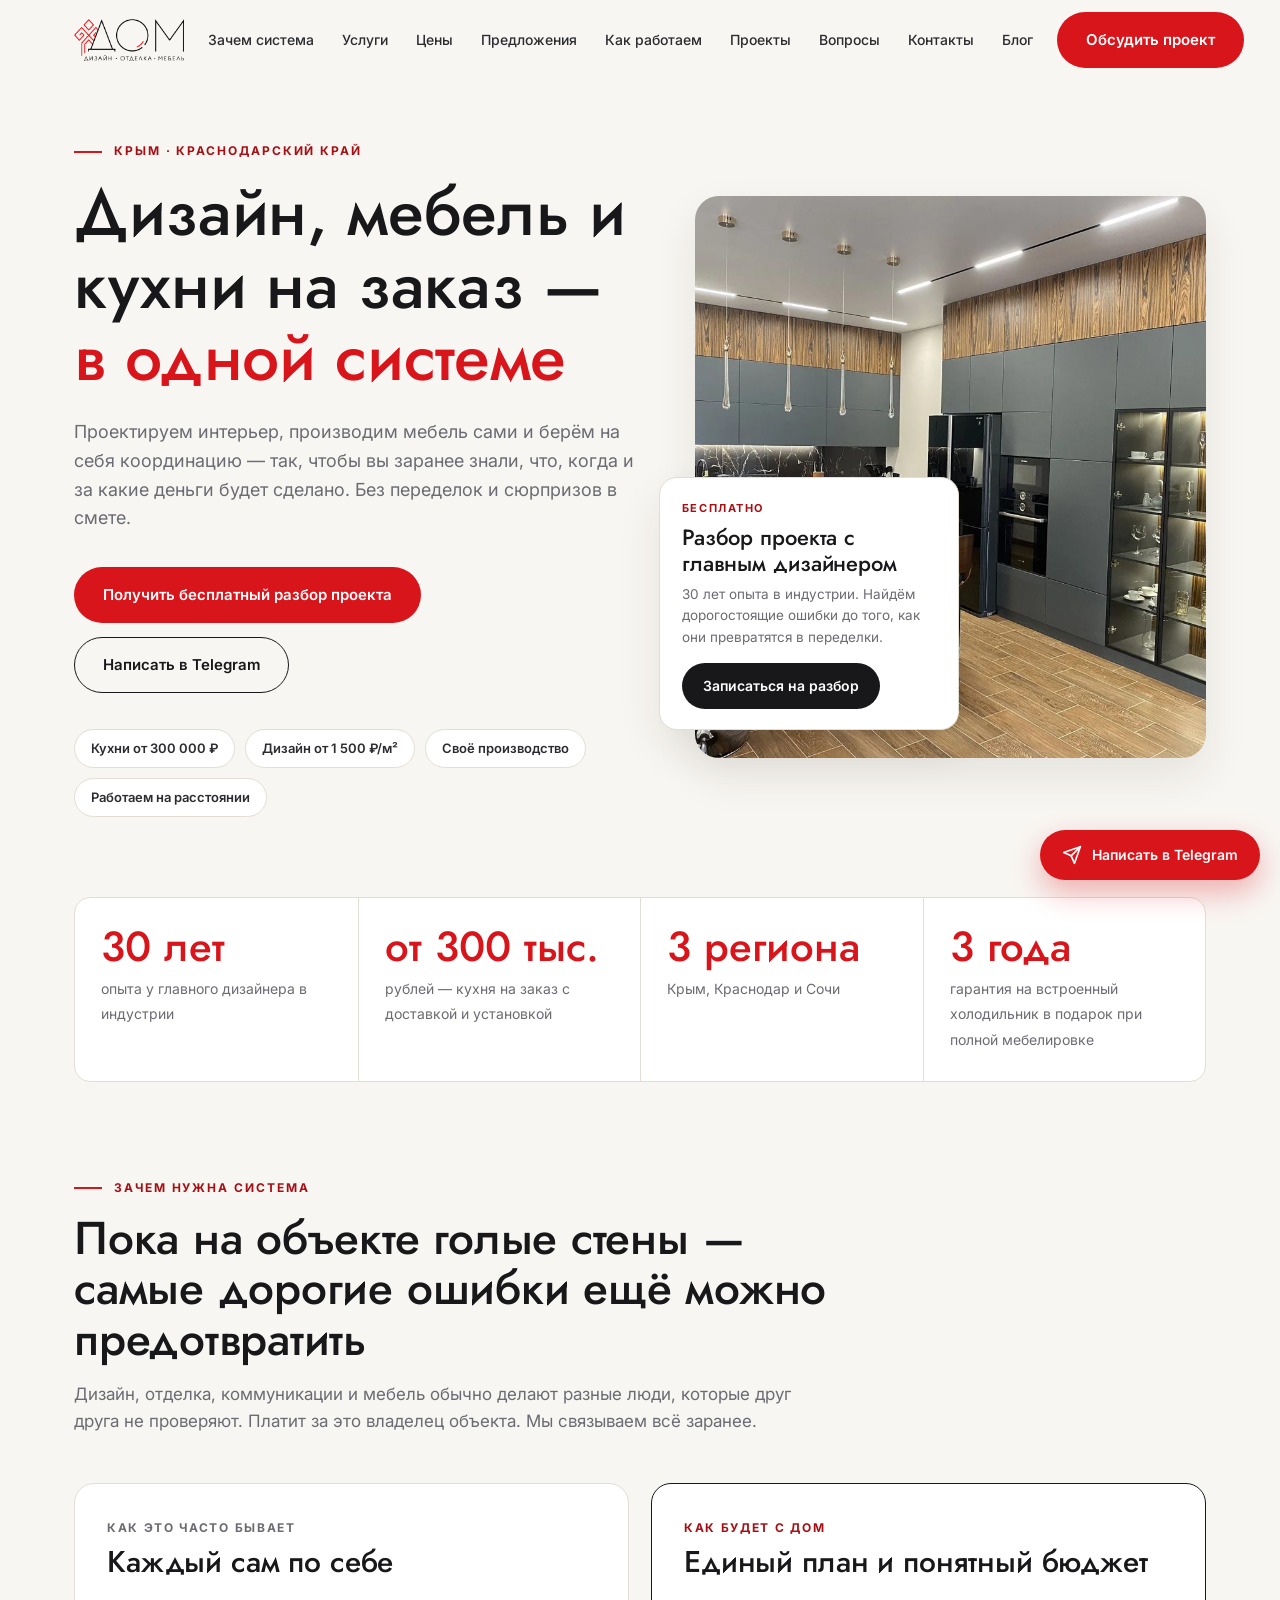
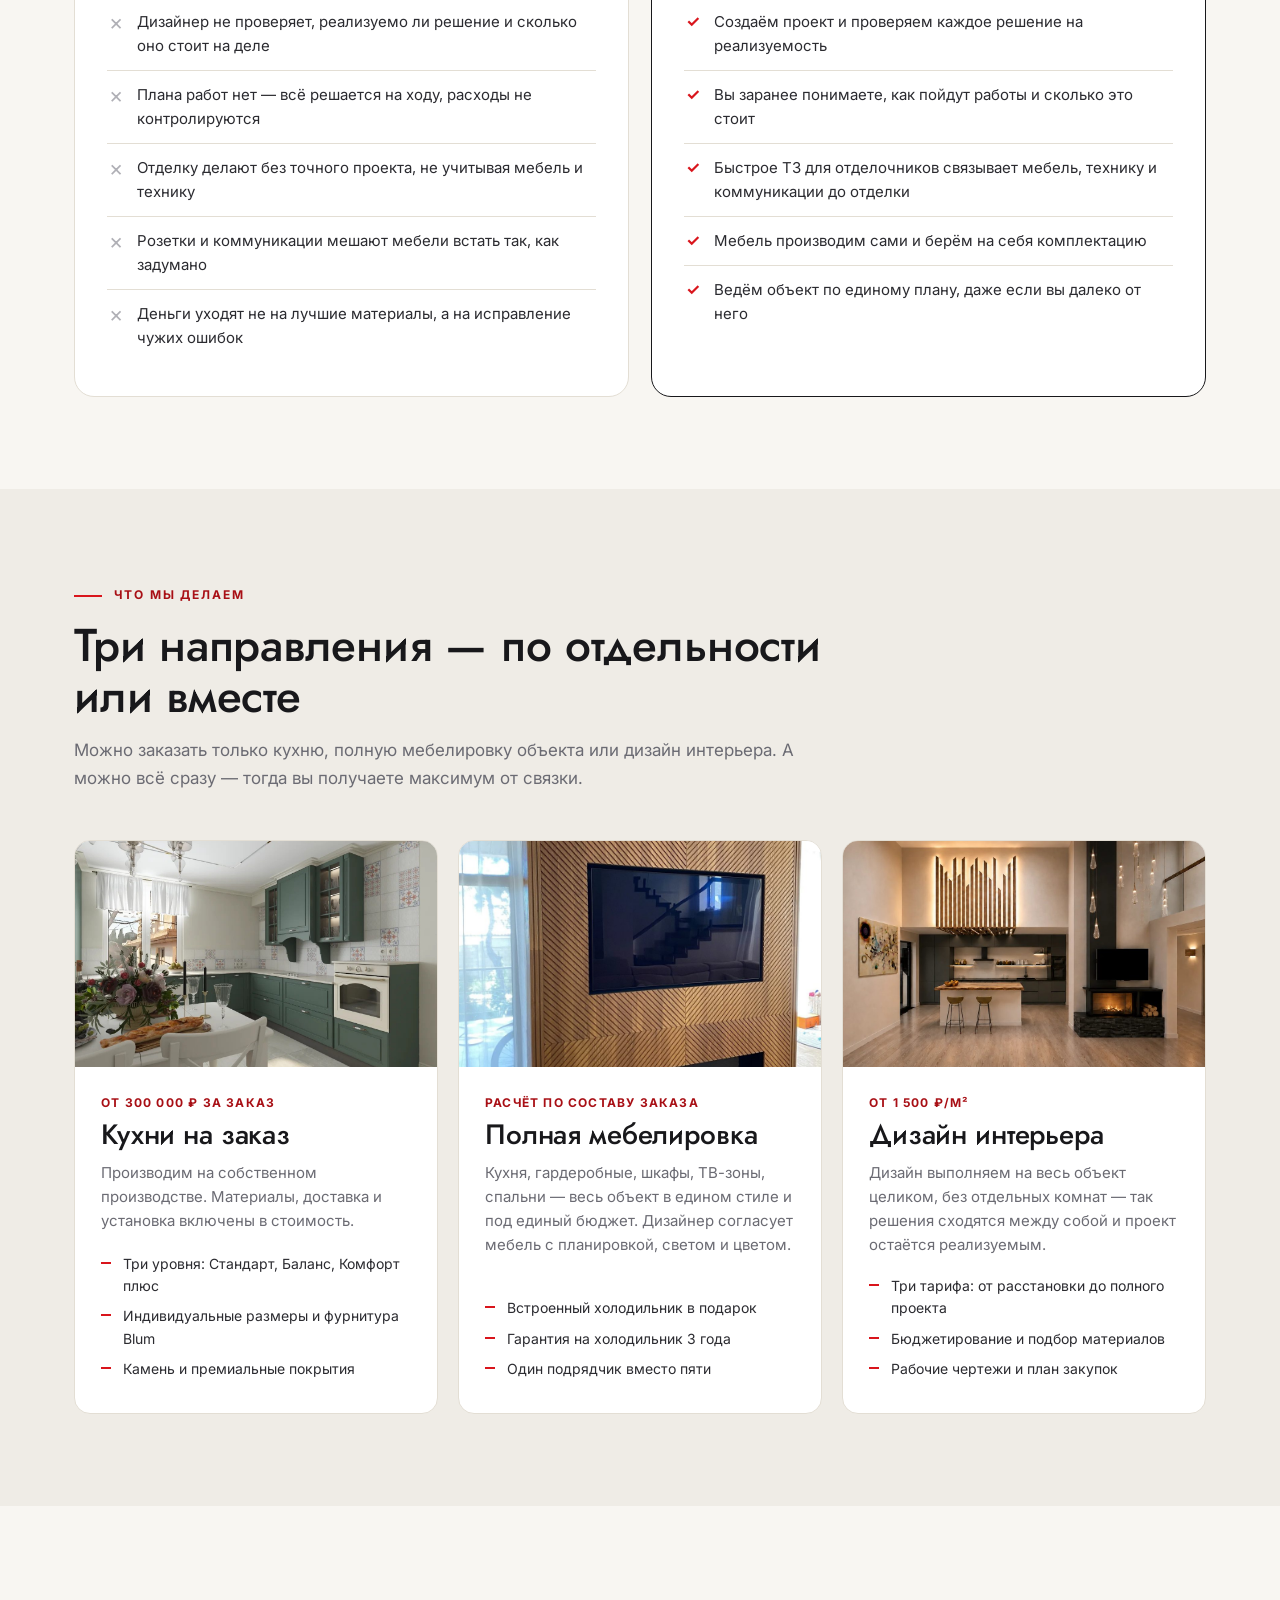
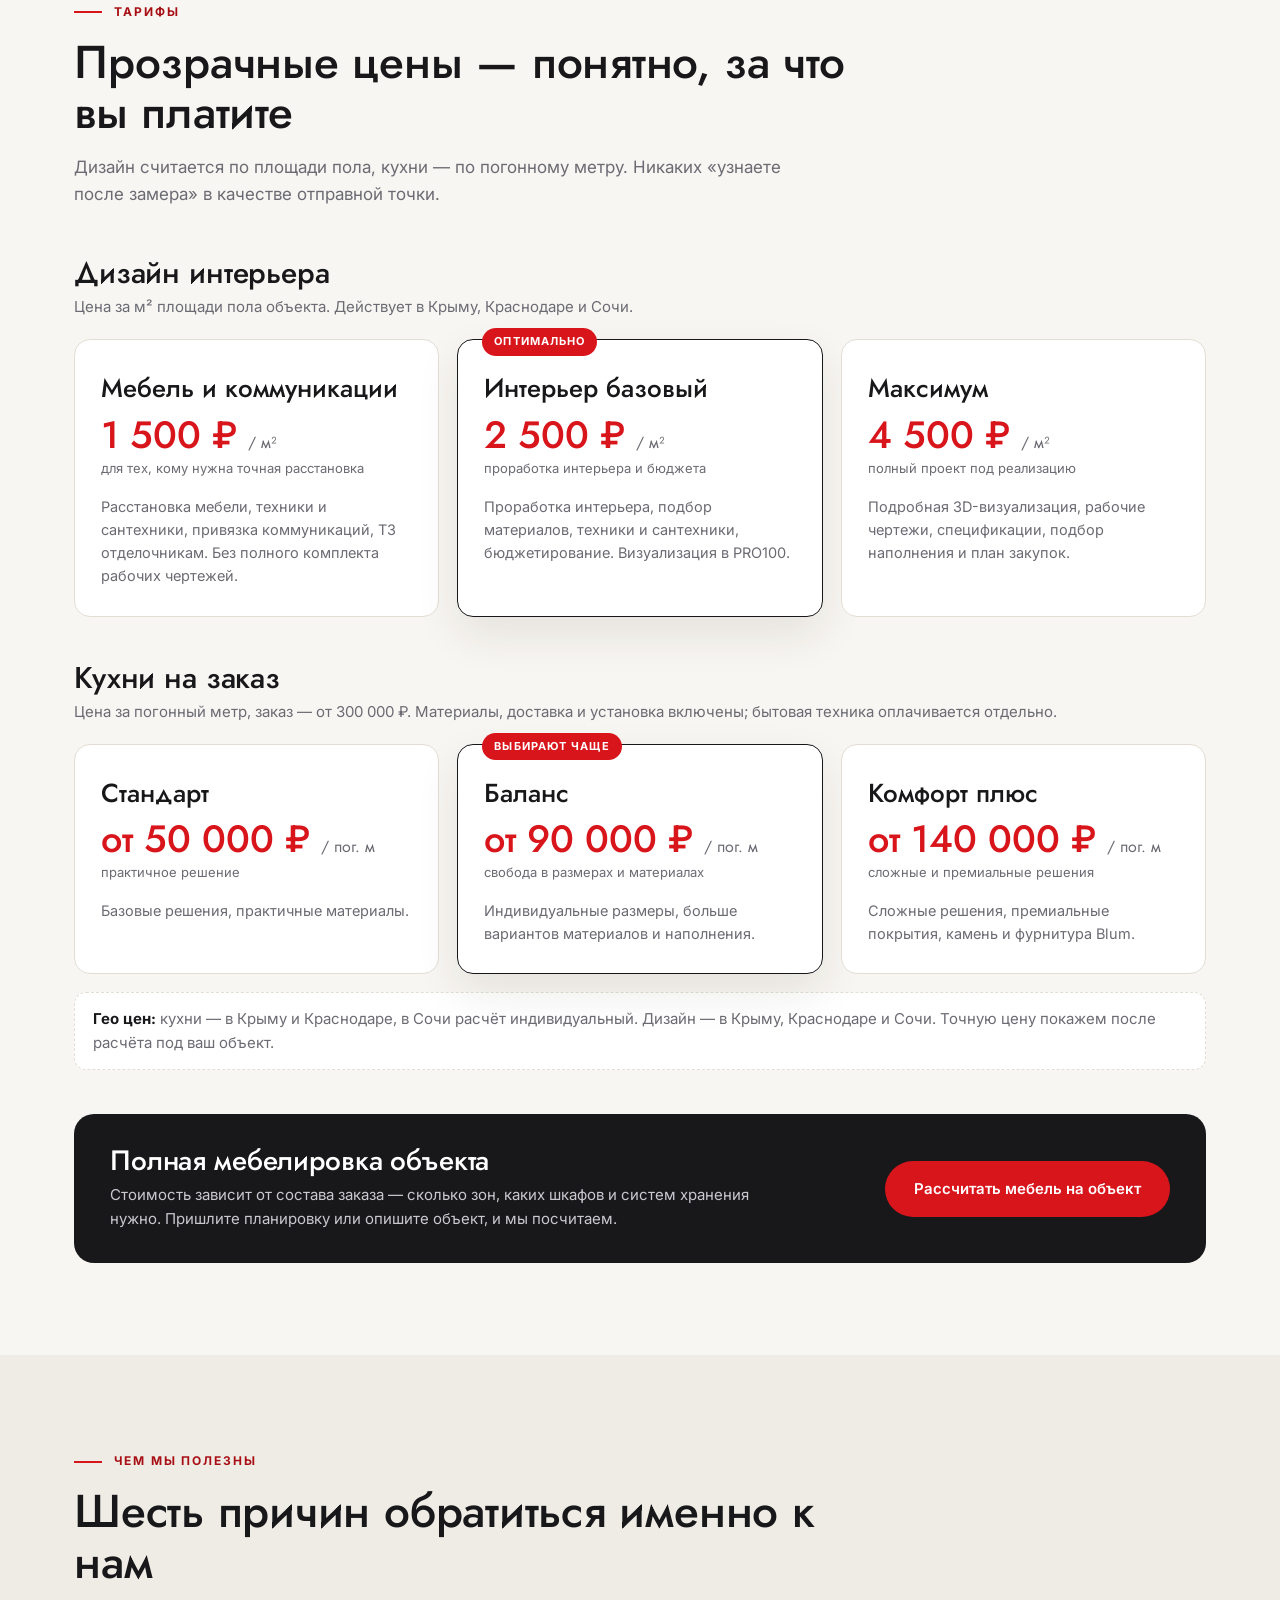
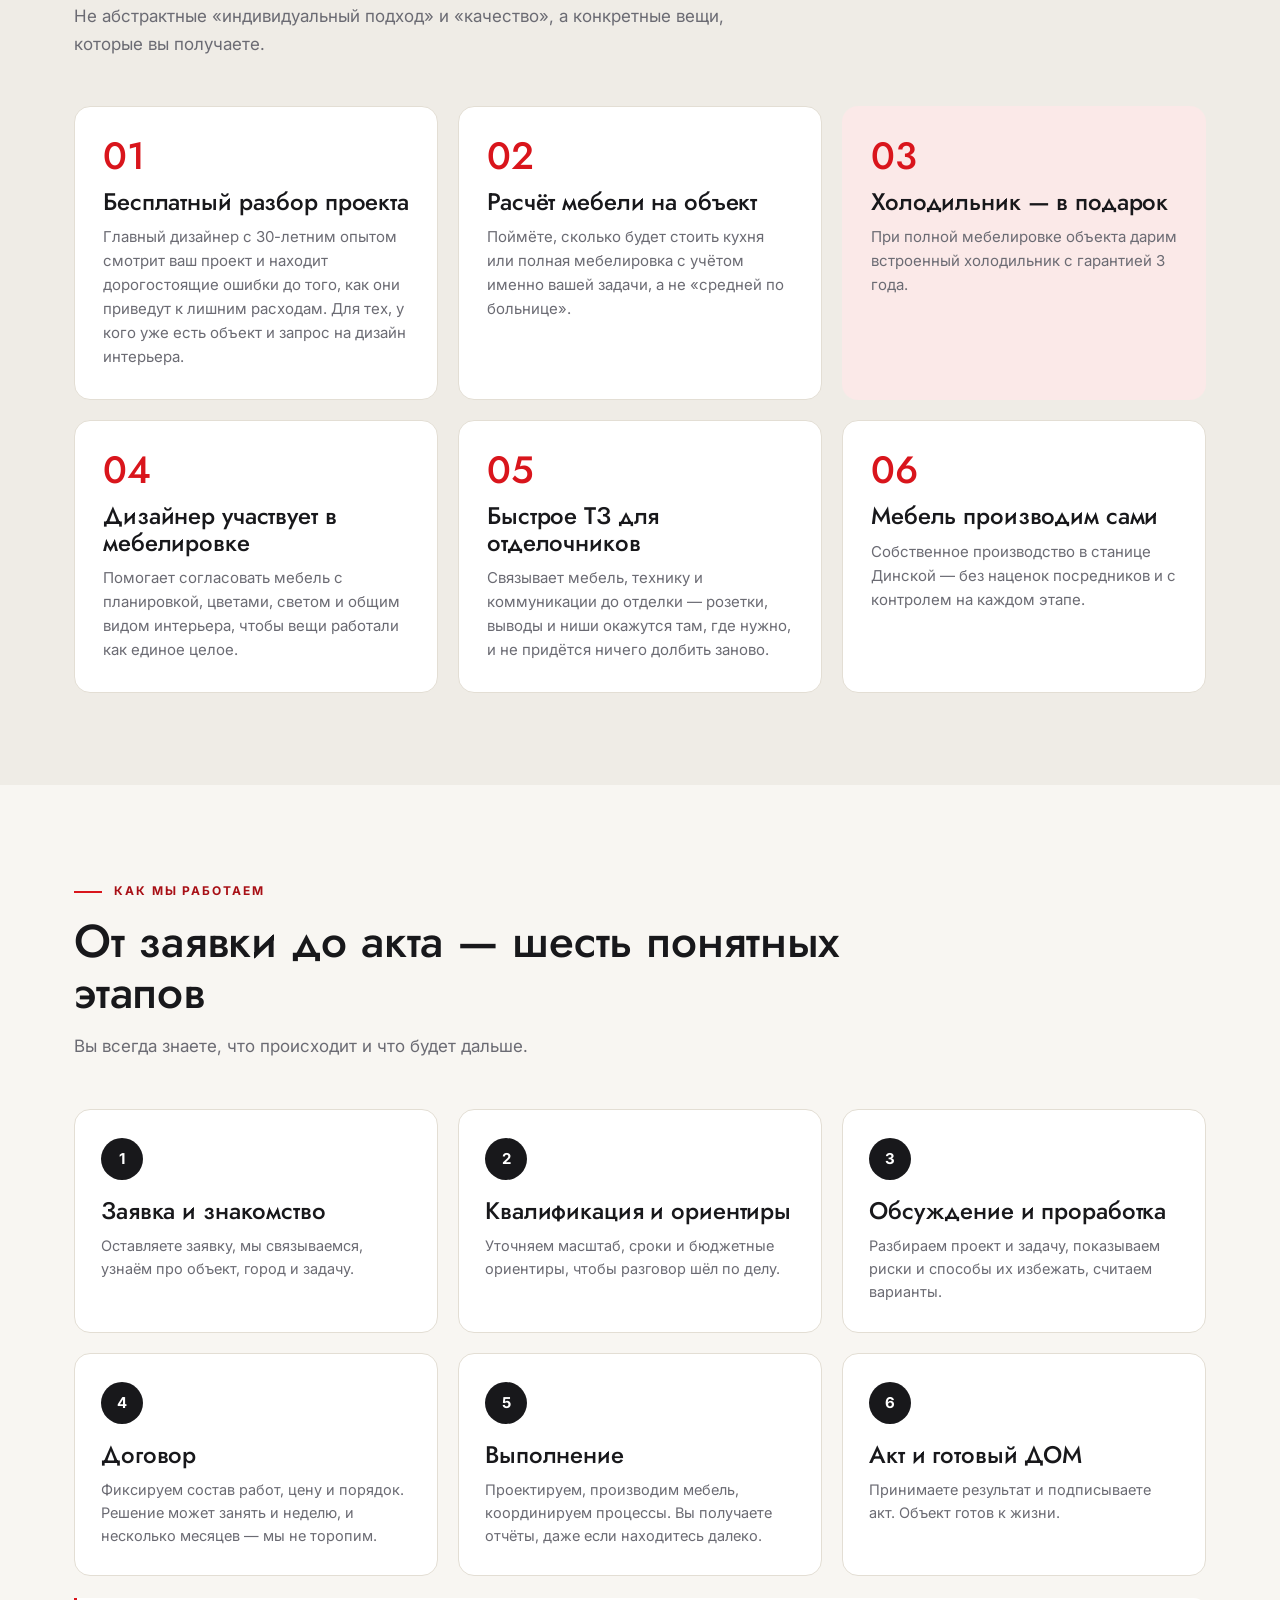
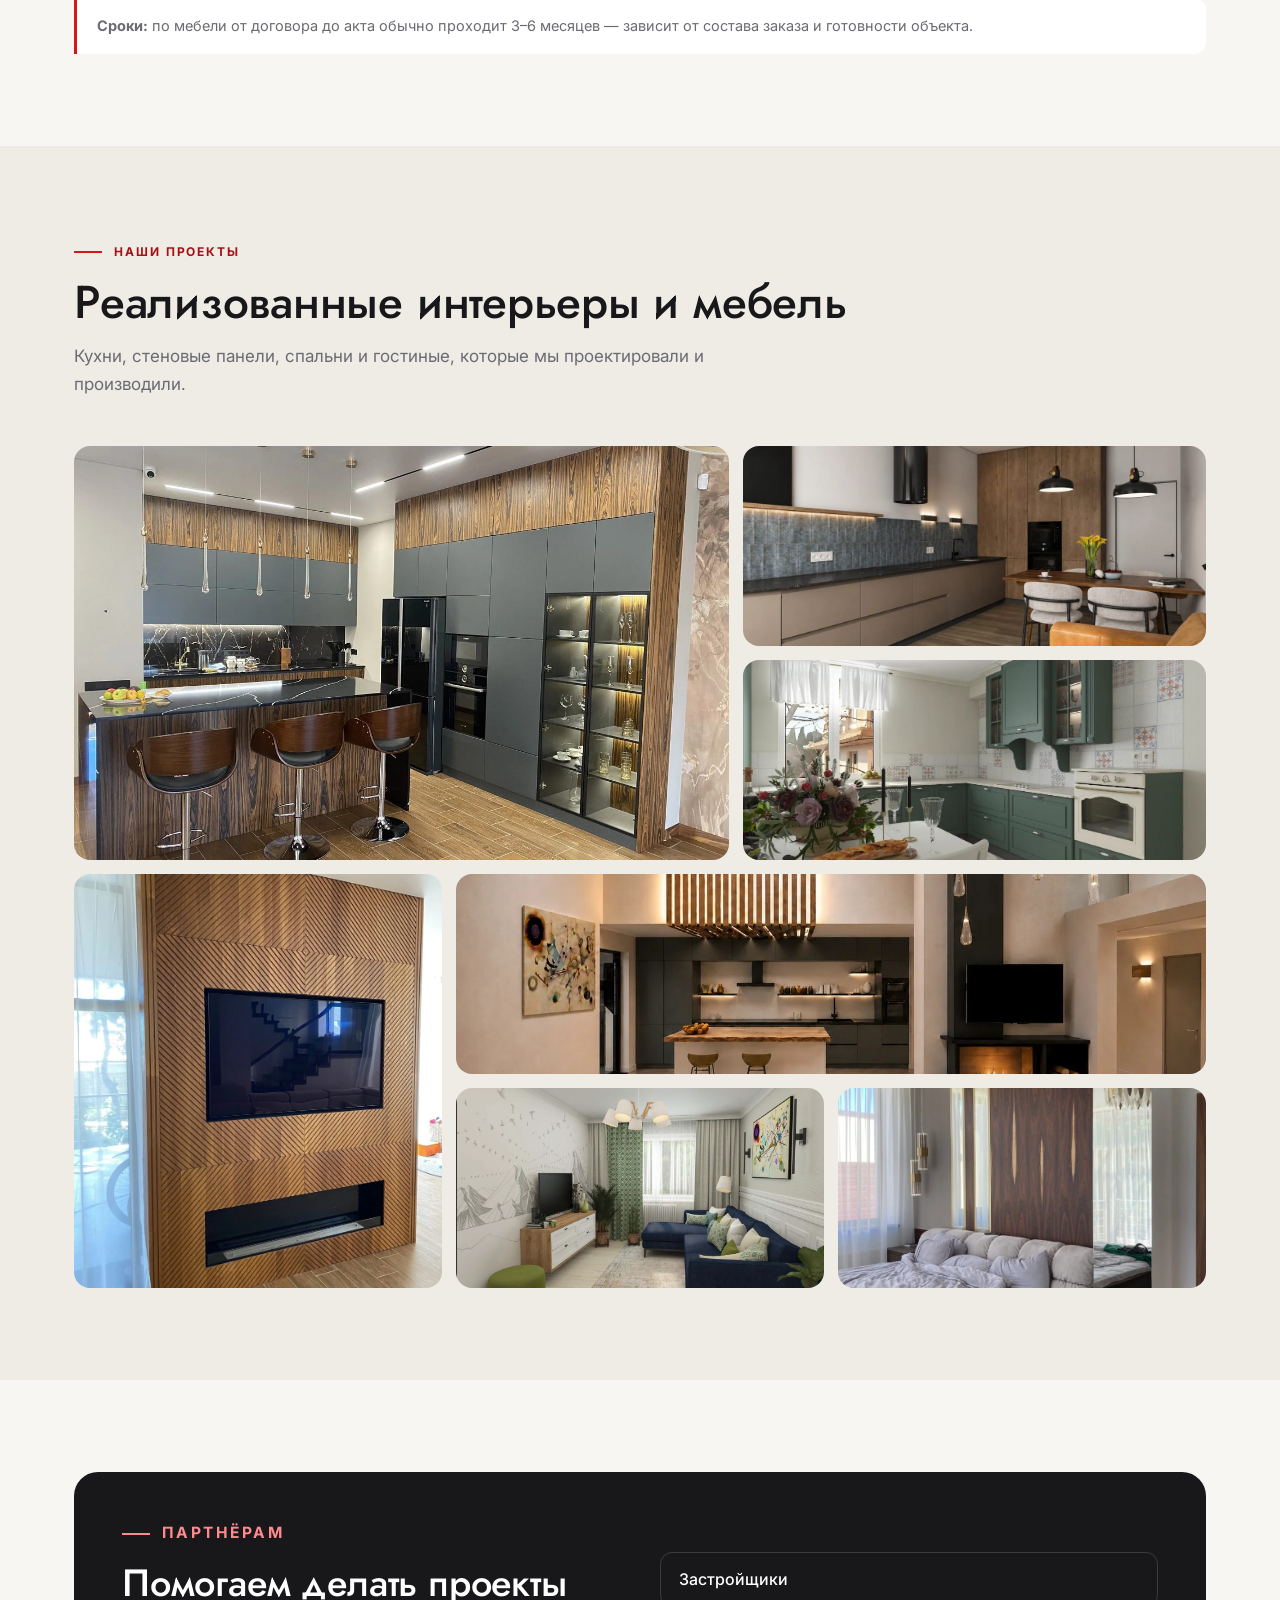
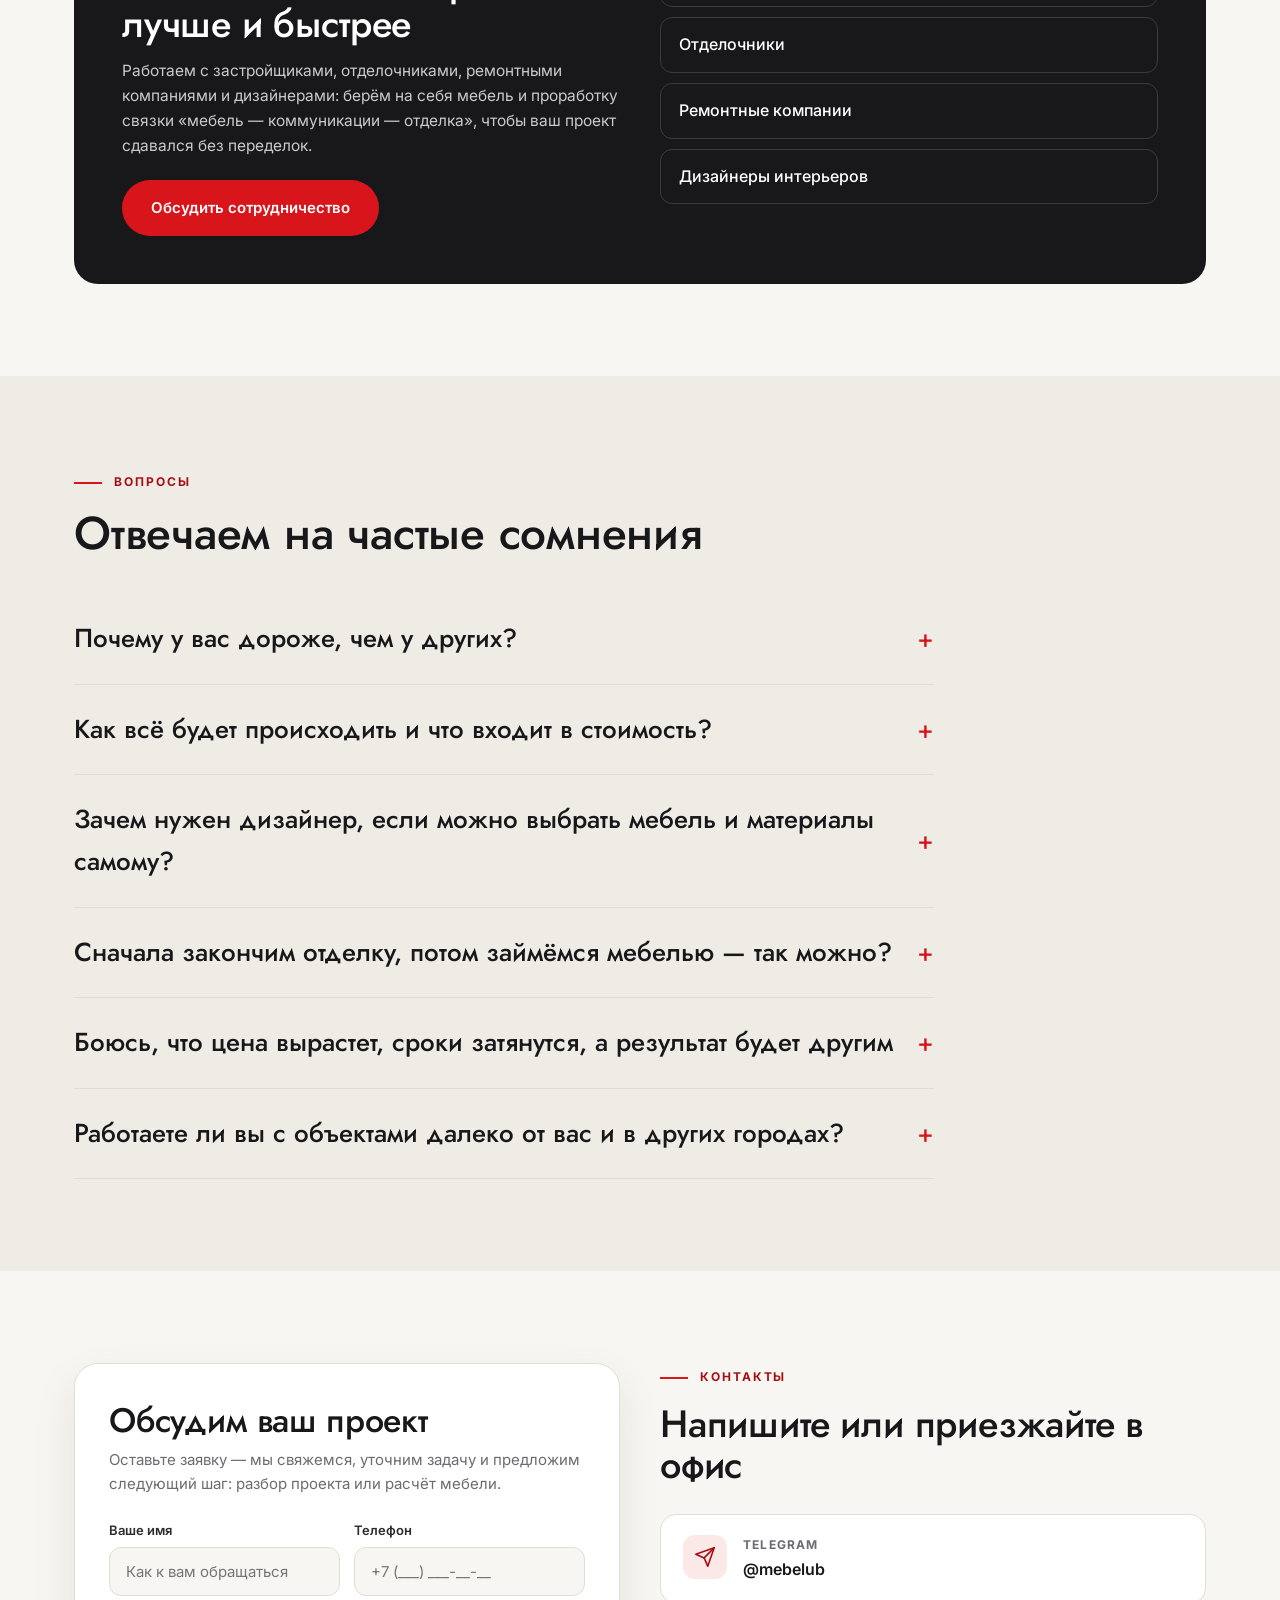
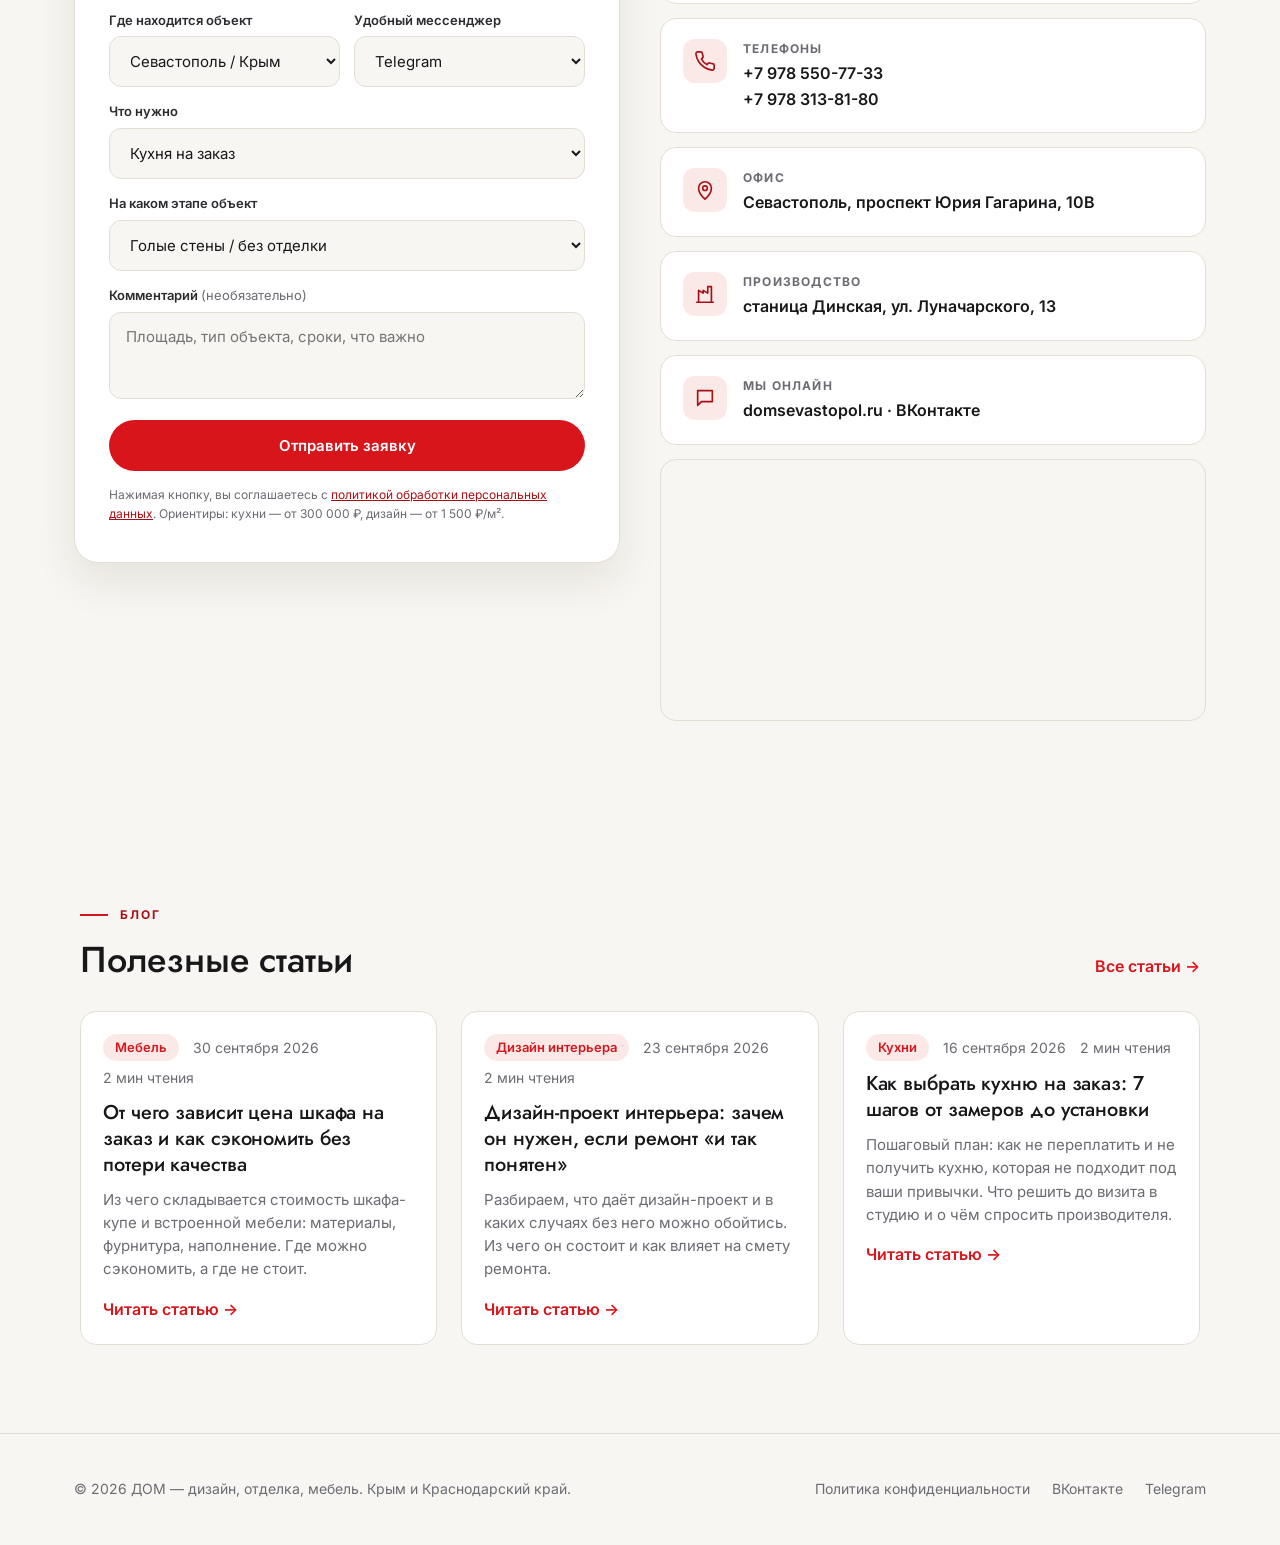
==== index.html @ cdcda6c5 "Демо SEO-блога с автопубликацией" ====
<!DOCTYPE html>
<html lang="ru">
<head>
<meta charset="UTF-8">
<meta name="viewport" content="width=device-width, initial-scale=1.0">
<title>ДЕМО блога · ДОМ — дизайн интерьера, кухни и мебель на заказ в Крыму и Краснодарском крае</title>
<meta name="description" content="ДОМ: дизайн интерьера, кухни на заказ от 300 000 ₽ и полная мебелировка объекта. Собственное производство, работаем в Крыму и Краснодарском крае. Бесплатный разбор проекта с главным дизайнером.">
<link rel="icon" href="img/favicon.png" type="image/png">
<link rel="preconnect" href="https://fonts.googleapis.com">
<link rel="preconnect" href="https://fonts.gstatic.com" crossorigin>
<link href="https://fonts.googleapis.com/css2?family=Jost:wght@400;500;600&family=Inter:wght@400;500;600;700&display=swap" rel="stylesheet">
<link rel="stylesheet" href="styles.css">
<link rel="stylesheet" href="blog/blog.css">
<link rel="alternate" type="application/rss+xml" title="Блог" href="feed.xml">
</head>
<body>

<header class="header" id="header">
  <div class="header__inner">
    <a href="#top" class="logo" aria-label="ДОМ — дизайн, отделка, мебель">
      <img src="img/logo.png" alt="ДОМ — дизайн, отделка, мебель">
    </a>
    <nav class="nav" id="nav">
      <a href="#pain">Зачем система</a>
      <a href="#services">Услуги</a>
      <a href="#prices">Цены</a>
      <a href="#offers">Предложения</a>
      <a href="#process">Как работаем</a>
      <a href="#portfolio">Проекты</a>
      <a href="#faq">Вопросы</a>
      <a href="#contact">Контакты</a>
    <!-- BLOGNAV:START --><a href="blog/">Блог</a><!-- BLOGNAV:END --></nav>
    <div class="header__right">
      <a href="tel:+79785507733" class="header__phone">+7 978 550-77-33</a>
      <a href="#contact" class="btn btn--primary">Обсудить проект</a>
      <button class="burger" id="burger" aria-label="Меню"><span></span></button>
    </div>
  </div>
</header>

<main id="top">

<!-- HERO -->
<section class="hero">
  <div class="container hero__grid">
    <div>
      <p class="section-tag">Крым · Краснодарский край</p>
      <h1>Дизайн, мебель и кухни на заказ — <em>в одной системе</em></h1>
      <p class="hero__lead">Проектируем интерьер, производим мебель сами и берём на себя координацию — так, чтобы вы заранее знали, что, когда и за какие деньги будет сделано. Без переделок и сюрпризов в смете.</p>
      <div class="hero__cta">
        <a href="#contact" class="btn btn--primary">Получить бесплатный разбор проекта</a>
        <a href="https://t.me/mebelub" target="_blank" rel="noopener" class="btn btn--outline">Написать в Telegram</a>
      </div>
      <div class="hero__chips">
        <span class="chip">Кухни от 300 000 ₽</span>
        <span class="chip">Дизайн от 1 500 ₽/м²</span>
        <span class="chip">Своё производство</span>
        <span class="chip">Работаем на расстоянии</span>
      </div>
    </div>
    <div class="hero__visual">
      <div class="hero__photo"><img src="img/p7.jpg" alt="Кухня-остров на заказ в интерьере частного дома" fetchpriority="high"></div>
      <aside class="hero__card">
        <p class="hero__card-tag">Бесплатно</p>
        <h3>Разбор проекта с главным дизайнером</h3>
        <p>30 лет опыта в индустрии. Найдём дорогостоящие ошибки до того, как они превратятся в переделки.</p>
        <a href="#contact" class="btn btn--dark">Записаться на разбор</a>
      </aside>
    </div>
  </div>
</section>

<!-- STATS -->
<section class="stats">
  <div class="container">
    <div class="stats__row">
      <div class="stat"><b>30 лет</b><span>опыта у главного дизайнера в индустрии</span></div>
      <div class="stat"><b>от 300 тыс.</b><span>рублей — кухня на заказ с доставкой и установкой</span></div>
      <div class="stat"><b>3 региона</b><span>Крым, Краснодар и Сочи</span></div>
      <div class="stat"><b>3 года</b><span>гарантия на встроенный холодильник в подарок при полной мебелировке</span></div>
    </div>
  </div>
</section>

<!-- PAIN -->
<section id="pain">
  <div class="container">
    <p class="section-tag">Зачем нужна система</p>
    <h2 class="section-title">Пока на объекте голые стены — самые дорогие ошибки ещё можно предотвратить</h2>
    <p class="section-lead">Дизайн, отделка, коммуникации и мебель обычно делают разные люди, которые друг друга не проверяют. Платит за это владелец объекта. Мы связываем всё заранее.</p>
    <div class="versus">
      <div class="versus__col">
        <p class="versus__label">Как это часто бывает</p>
        <h3>Каждый сам по себе</h3>
        <ul>
          <li>Дизайнер не проверяет, реализуемо ли решение и сколько оно стоит на деле</li>
          <li>Плана работ нет — всё решается на ходу, расходы не контролируются</li>
          <li>Отделку делают без точного проекта, не учитывая мебель и технику</li>
          <li>Розетки и коммуникации мешают мебели встать так, как задумано</li>
          <li>Деньги уходят не на лучшие материалы, а на исправление чужих ошибок</li>
        </ul>
      </div>
      <div class="versus__col versus__col--good">
        <p class="versus__label">Как будет с ДОМ</p>
        <h3>Единый план и понятный бюджет</h3>
        <ul>
          <li>Создаём проект и проверяем каждое решение на реализуемость</li>
          <li>Вы заранее понимаете, как пойдут работы и сколько это стоит</li>
          <li>Быстрое ТЗ для отделочников связывает мебель, технику и коммуникации до отделки</li>
          <li>Мебель производим сами и берём на себя комплектацию</li>
          <li>Ведём объект по единому плану, даже если вы далеко от него</li>
        </ul>
      </div>
    </div>
  </div>
</section>

<!-- SERVICES -->
<section id="services" class="alt">
  <div class="container">
    <p class="section-tag">Что мы делаем</p>
    <h2 class="section-title">Три направления — по отдельности или вместе</h2>
    <p class="section-lead">Можно заказать только кухню, полную мебелировку объекта или дизайн интерьера. А можно всё сразу — тогда вы получаете максимум от связки.</p>
    <div class="srv-grid">
      <article class="srv">
        <div class="srv__img"><img src="img/p5.jpg" alt="Кухня в глубоком зелёном цвете с фасадами на заказ" loading="lazy"></div>
        <div class="srv__body">
          <p class="srv__price">от 300 000 ₽ за заказ</p>
          <h3>Кухни на заказ</h3>
          <p>Производим на собственном производстве. Материалы, доставка и установка включены в стоимость.</p>
          <ul>
            <li>Три уровня: Стандарт, Баланс, Комфорт плюс</li>
            <li>Индивидуальные размеры и фурнитура Blum</li>
            <li>Камень и премиальные покрытия</li>
          </ul>
        </div>
      </article>
      <article class="srv">
        <div class="srv__img"><img src="img/p6.jpg" alt="Мебельная стеновая панель из шпона с нишей под ТВ и биокамин" loading="lazy"></div>
        <div class="srv__body">
          <p class="srv__price">Расчёт по составу заказа</p>
          <h3>Полная мебелировка</h3>
          <p>Кухня, гардеробные, шкафы, ТВ-зоны, спальни — весь объект в едином стиле и под единый бюджет. Дизайнер согласует мебель с планировкой, светом и цветом.</p>
          <ul>
            <li>Встроенный холодильник в подарок</li>
            <li>Гарантия на холодильник 3 года</li>
            <li>Один подрядчик вместо пяти</li>
          </ul>
        </div>
      </article>
      <article class="srv">
        <div class="srv__img"><img src="img/p1.jpg" alt="Интерьер загородного дома: кухня-гостиная с камином" loading="lazy"></div>
        <div class="srv__body">
          <p class="srv__price">от 1 500 ₽/м²</p>
          <h3>Дизайн интерьера</h3>
          <p>Дизайн выполняем на весь объект целиком, без отдельных комнат — так решения сходятся между собой и проект остаётся реализуемым.</p>
          <ul>
            <li>Три тарифа: от расстановки до полного проекта</li>
            <li>Бюджетирование и подбор материалов</li>
            <li>Рабочие чертежи и план закупок</li>
          </ul>
        </div>
      </article>
    </div>
  </div>
</section>

<!-- PRICES -->
<section id="prices">
  <div class="container">
    <p class="section-tag">Тарифы</p>
    <h2 class="section-title">Прозрачные цены — понятно, за что вы платите</h2>
    <p class="section-lead">Дизайн считается по площади пола, кухни — по погонному метру. Никаких «узнаете после замера» в качестве отправной точки.</p>

    <div class="price-block">
      <h3>Дизайн интерьера</h3>
      <p>Цена за м² площади пола объекта. Действует в Крыму, Краснодаре и Сочи.</p>
      <div class="tariffs">
        <div class="tariff">
          <p class="tariff__name">Мебель и коммуникации</p>
          <p class="tariff__price">1 500 ₽ <small>/ м²</small></p>
          <p class="tariff__unit">для тех, кому нужна точная расстановка</p>
          <p>Расстановка мебели, техники и сантехники, привязка коммуникаций, ТЗ отделочникам. Без полного комплекта рабочих чертежей.</p>
        </div>
        <div class="tariff tariff--hit">
          <span class="tariff__badge">Оптимально</span>
          <p class="tariff__name">Интерьер базовый</p>
          <p class="tariff__price">2 500 ₽ <small>/ м²</small></p>
          <p class="tariff__unit">проработка интерьера и бюджета</p>
          <p>Проработка интерьера, подбор материалов, техники и сантехники, бюджетирование. Визуализация в PRO100.</p>
        </div>
        <div class="tariff">
          <p class="tariff__name">Максимум</p>
          <p class="tariff__price">4 500 ₽ <small>/ м²</small></p>
          <p class="tariff__unit">полный проект под реализацию</p>
          <p>Подробная 3D-визуализация, рабочие чертежи, спецификации, подбор наполнения и план закупок.</p>
        </div>
      </div>
    </div>

    <div class="price-block">
      <h3>Кухни на заказ</h3>
      <p>Цена за погонный метр, заказ — от 300 000 ₽. Материалы, доставка и установка включены; бытовая техника оплачивается отдельно.</p>
      <div class="tariffs">
        <div class="tariff">
          <p class="tariff__name">Стандарт</p>
          <p class="tariff__price">от 50 000 ₽ <small>/ пог. м</small></p>
          <p class="tariff__unit">практичное решение</p>
          <p>Базовые решения, практичные материалы.</p>
        </div>
        <div class="tariff tariff--hit">
          <span class="tariff__badge">Выбирают чаще</span>
          <p class="tariff__name">Баланс</p>
          <p class="tariff__price">от 90 000 ₽ <small>/ пог. м</small></p>
          <p class="tariff__unit">свобода в размерах и материалах</p>
          <p>Индивидуальные размеры, больше вариантов материалов и наполнения.</p>
        </div>
        <div class="tariff">
          <p class="tariff__name">Комфорт плюс</p>
          <p class="tariff__price">от 140 000 ₽ <small>/ пог. м</small></p>
          <p class="tariff__unit">сложные и премиальные решения</p>
          <p>Сложные решения, премиальные покрытия, камень и фурнитура Blum.</p>
        </div>
      </div>
      <p class="price-note"><b>Гео цен:</b> кухни — в Крыму и Краснодаре, в Сочи расчёт индивидуальный. Дизайн — в Крыму, Краснодаре и Сочи. Точную цену покажем после расчёта под ваш объект.</p>
    </div>

    <div class="furniture-row">
      <div>
        <h3>Полная мебелировка объекта</h3>
        <p>Стоимость зависит от состава заказа — сколько зон, каких шкафов и систем хранения нужно. Пришлите планировку или опишите объект, и мы посчитаем.</p>
      </div>
      <a href="#contact" class="btn btn--primary">Рассчитать мебель на объект</a>
    </div>
  </div>
</section>

<!-- OFFERS -->
<section id="offers" class="alt">
  <div class="container">
    <p class="section-tag">Чем мы полезны</p>
    <h2 class="section-title">Шесть причин обратиться именно к нам</h2>
    <p class="section-lead">Не абстрактные «индивидуальный подход» и «качество», а конкретные вещи, которые вы получаете.</p>
    <div class="offer-grid">
      <div class="offer-card">
        <div class="offer-card__num">01</div>
        <h3>Бесплатный разбор проекта</h3>
        <p>Главный дизайнер с 30-летним опытом смотрит ваш проект и находит дорогостоящие ошибки до того, как они приведут к лишним расходам. Для тех, у кого уже есть объект и запрос на дизайн интерьера.</p>
      </div>
      <div class="offer-card">
        <div class="offer-card__num">02</div>
        <h3>Расчёт мебели на объект</h3>
        <p>Поймёте, сколько будет стоить кухня или полная мебелировка с учётом именно вашей задачи, а не «средней по больнице».</p>
      </div>
      <div class="offer-card offer-card--gift">
        <div class="offer-card__num">03</div>
        <h3>Холодильник — в подарок</h3>
        <p>При полной мебелировке объекта дарим встроенный холодильник с гарантией 3 года.</p>
      </div>
      <div class="offer-card">
        <div class="offer-card__num">04</div>
        <h3>Дизайнер участвует в мебелировке</h3>
        <p>Помогает согласовать мебель с планировкой, цветами, светом и общим видом интерьера, чтобы вещи работали как единое целое.</p>
      </div>
      <div class="offer-card">
        <div class="offer-card__num">05</div>
        <h3>Быстрое ТЗ для отделочников</h3>
        <p>Связывает мебель, технику и коммуникации до отделки — розетки, выводы и ниши окажутся там, где нужно, и не придётся ничего долбить заново.</p>
      </div>
      <div class="offer-card">
        <div class="offer-card__num">06</div>
        <h3>Мебель производим сами</h3>
        <p>Собственное производство в станице Динской — без наценок посредников и с контролем на каждом этапе.</p>
      </div>
    </div>
  </div>
</section>

<!-- PROCESS -->
<section id="process">
  <div class="container">
    <p class="section-tag">Как мы работаем</p>
    <h2 class="section-title">От заявки до акта — шесть понятных этапов</h2>
    <p class="section-lead">Вы всегда знаете, что происходит и что будет дальше.</p>
    <div class="steps">
      <div class="step">
        <span class="step__n">1</span>
        <h3>Заявка и знакомство</h3>
        <p>Оставляете заявку, мы связываемся, узнаём про объект, город и задачу.</p>
      </div>
      <div class="step">
        <span class="step__n">2</span>
        <h3>Квалификация и ориентиры</h3>
        <p>Уточняем масштаб, сроки и бюджетные ориентиры, чтобы разговор шёл по делу.</p>
      </div>
      <div class="step">
        <span class="step__n">3</span>
        <h3>Обсуждение и проработка</h3>
        <p>Разбираем проект и задачу, показываем риски и способы их избежать, считаем варианты.</p>
      </div>
      <div class="step">
        <span class="step__n">4</span>
        <h3>Договор</h3>
        <p>Фиксируем состав работ, цену и порядок. Решение может занять и неделю, и несколько месяцев — мы не торопим.</p>
      </div>
      <div class="step">
        <span class="step__n">5</span>
        <h3>Выполнение</h3>
        <p>Проектируем, производим мебель, координируем процессы. Вы получаете отчёты, даже если находитесь далеко.</p>
      </div>
      <div class="step">
        <span class="step__n">6</span>
        <h3>Акт и готовый ДОМ</h3>
        <p>Принимаете результат и подписываете акт. Объект готов к жизни.</p>
      </div>
    </div>
    <p class="terms"><b>Сроки:</b> по мебели от договора до акта обычно проходит 3–6 месяцев — зависит от состава заказа и готовности объекта.</p>
  </div>
</section>

<!-- PORTFOLIO -->
<section id="portfolio" class="alt">
  <div class="container">
    <p class="section-tag">Наши проекты</p>
    <h2 class="section-title">Реализованные интерьеры и мебель</h2>
    <p class="section-lead">Кухни, стеновые панели, спальни и гостиные, которые мы проектировали и производили.</p>
    <div class="gallery">
      <figure class="g1"><img src="img/p7.jpg" alt="Кухня с островом и подсветкой витрины" loading="lazy"></figure>
      <figure class="g2"><img src="img/p4.jpg" alt="Кухня с бежевыми фасадами и деревянной панелью" loading="lazy"></figure>
      <figure class="g3"><img src="img/p5.jpg" alt="Зелёная кухня с крашеными фасадами" loading="lazy"></figure>
      <figure class="g4"><img src="img/p6.jpg" alt="Стеновая панель из шпона с нишей под ТВ и камином" loading="lazy"></figure>
      <figure class="g5"><img src="img/p1.jpg" alt="Гостиная-кухня в загородном доме" loading="lazy"></figure>
      <figure class="g6"><img src="img/p2.jpg" alt="Гостиная с мебелью на заказ" loading="lazy"></figure>
      <figure class="g7"><img src="img/p3.jpg" alt="Спальня с деревянной стеновой панелью" loading="lazy"></figure>
    </div>
  </div>
</section>

<!-- PARTNERS -->
<section id="partners">
  <div class="container">
    <div class="partners">
      <div>
        <p class="section-tag">Партнёрам</p>
        <h2>Помогаем делать проекты лучше и быстрее</h2>
        <p>Работаем с застройщиками, отделочниками, ремонтными компаниями и дизайнерами: берём на себя мебель и проработку связки «мебель — коммуникации — отделка», чтобы ваш проект сдавался без переделок.</p>
        <a href="https://t.me/mebelub" target="_blank" rel="noopener" class="btn btn--primary">Обсудить сотрудничество</a>
      </div>
      <div class="partners__list">
        <div>Застройщики</div>
        <div>Отделочники</div>
        <div>Ремонтные компании</div>
        <div>Дизайнеры интерьеров</div>
      </div>
    </div>
  </div>
</section>

<!-- FAQ -->
<section id="faq" class="alt">
  <div class="container">
    <p class="section-tag">Вопросы</p>
    <h2 class="section-title">Отвечаем на частые сомнения</h2>
    <div class="faq" style="margin-top:36px">
      <details class="faq__item">
        <summary>Почему у вас дороже, чем у других?</summary>
        <p>Мы показываем полную стоимость: материалы, доставка и установка кухни включены, а не дописаны мелким шрифтом. Разницу в цене чаще всего создают материалы, фурнитура, точность проекта и то, что заранее не посчитано. Мы разберём ваше предложение от других и покажем, чем оно отличается — вы сравните на равных.</p>
      </details>
      <details class="faq__item">
        <summary>Как всё будет происходить и что входит в стоимость?</summary>
        <p>Шесть этапов: заявка, квалификация, обсуждение, договор, выполнение, акт. В договоре фиксируем состав работ и цену. По мебели от договора до акта обычно 3–6 месяцев. Отдельно оплачивается только бытовая техника — всё остальное по кухне уже в цене.</p>
      </details>
      <details class="faq__item">
        <summary>Зачем нужен дизайнер, если можно выбрать мебель и материалы самому?</summary>
        <p>Выбрать можно, но собрать в реализуемую систему сложно: мебель должна встать по планировке, совпасть с розетками, выводами и светом, а бюджет — не выйти за пределы. Дизайнер проверяет это заранее. Одна переделанная стена или неподошедшая кухня обходятся дороже проекта.</p>
      </details>
      <details class="faq__item">
        <summary>Сначала закончим отделку, потом займёмся мебелью — так можно?</summary>
        <p>Можно, но это самый дорогой путь. Розетки, выводы воды и вентиляции, ниши и подсветка должны быть привязаны к мебели до отделки. Быстрое ТЗ для отделочников закрывает эту проблему и не откладывает старт работ.</p>
      </details>
      <details class="faq__item">
        <summary>Боюсь, что цена вырастет, сроки затянутся, а результат будет другим</summary>
        <p>Поэтому мы работаем по проекту и договору: состав, материалы и цена фиксируются заранее, отклонения согласуются с вами. Если вы находитесь далеко от объекта — мы ведём его и присылаем отчёты, вы контролируете процесс на расстоянии.</p>
      </details>
      <details class="faq__item">
        <summary>Работаете ли вы с объектами далеко от вас и в других городах?</summary>
        <p>Работаем в Крыму и Краснодарском крае, включая Сочи. Дизайн можно заказать в Крыму, Краснодаре и Сочи, кухни — в Крыму и Краснодаре, а в Сочи стоимость кухни считаем индивидуально. Собственникам, которые живут в другом регионе, ведём объект удалённо.</p>
      </details>
    </div>
  </div>
</section>

<!-- CONTACT -->
<section id="contact">
  <div class="container contact__grid">
    <form class="form leadForm" id="leadForm" novalidate>
      <h3>Обсудим ваш проект</h3>
      <p class="form__sub">Оставьте заявку — мы свяжемся, уточним задачу и предложим следующий шаг: разбор проекта или расчёт мебели.</p>
      <input type="text" name="_gotcha" style="display:none" tabindex="-1" autocomplete="off">
      <div class="field-row">
        <div class="field">
          <label for="f-name">Ваше имя</label>
          <input type="text" id="f-name" name="name" placeholder="Как к вам обращаться" required>
        </div>
        <div class="field">
          <label for="f-phone">Телефон</label>
          <input type="tel" id="f-phone" name="phone" placeholder="+7 (___) ___-__-__" required>
        </div>
      </div>
      <div class="field-row">
        <div class="field">
          <label for="f-city">Где находится объект</label>
          <select id="f-city" name="city">
            <option value="Севастополь / Крым">Севастополь / Крым</option>
            <option value="Краснодар / Краснодарский край">Краснодар / Краснодарский край</option>
            <option value="Сочи">Сочи</option>
            <option value="Другой регион">Другой регион</option>
          </select>
        </div>
        <div class="field">
          <label for="f-messenger">Удобный мессенджер</label>
          <select id="f-messenger" name="messenger">
            <option value="Telegram">Telegram</option>
            <option value="WhatsApp">WhatsApp</option>
            <option value="MAX">MAX</option>
            <option value="Звонок">Только звонок</option>
          </select>
        </div>
      </div>
      <div class="field">
        <label for="f-need">Что нужно</label>
        <select id="f-need" name="need">
          <option value="Кухня на заказ">Кухня на заказ</option>
          <option value="Полная мебелировка объекта">Полная мебелировка объекта</option>
          <option value="Дизайн интерьера всего объекта">Дизайн интерьера всего объекта</option>
          <option value="Дизайн + мебель">Дизайн + мебель — всё вместе</option>
          <option value="Бесплатный разбор проекта">Бесплатный разбор проекта</option>
          <option value="Партнёрство">Партнёрство (застройщик, отделочник, дизайнер)</option>
        </select>
      </div>
      <div class="field">
        <label for="f-stage">На каком этапе объект</label>
        <select id="f-stage" name="stage">
          <option value="Голые стены / ещё без отделки">Голые стены / без отделки</option>
          <option value="Идёт отделка">Идёт отделка</option>
          <option value="Отделка завершена">Отделка завершена</option>
          <option value="Ещё нет объекта / только выбираю">Объекта ещё нет, присматриваюсь</option>
        </select>
      </div>
      <div class="field">
        <label for="f-comment">Комментарий <span style="font-weight:400;color:var(--clr-text-soft)">(необязательно)</span></label>
        <textarea id="f-comment" name="comment" rows="3" placeholder="Площадь, тип объекта, сроки, что важно"></textarea>
      </div>
      <button type="submit" class="btn btn--primary btn--block">Отправить заявку</button>
      <p class="form__agree">Нажимая кнопку, вы соглашаетесь с <a href="privacy.html" target="_blank">политикой обработки персональных данных</a>. Ориентиры: кухни — от 300 000 ₽, дизайн — от 1 500 ₽/м².</p>
    </form>

    <div>
      <p class="section-tag">Контакты</p>
      <h2 class="section-title" style="font-size:38px">Напишите или приезжайте в офис</h2>
      <div class="contacts" style="margin-top:28px">
        <div class="contact-card">
          <div class="contact-card__icon"><svg viewBox="0 0 24 24" fill="none" stroke="currentColor" stroke-width="1.8" stroke-linecap="round" stroke-linejoin="round"><path d="m22 2-7 20-4-9-9-4z"/><path d="M22 2 11 13"/></svg></div>
          <div><small>Telegram</small><b><a href="https://t.me/mebelub" target="_blank" rel="noopener">@mebelub</a></b></div>
        </div>
        <div class="contact-card">
          <div class="contact-card__icon"><svg viewBox="0 0 24 24" fill="none" stroke="currentColor" stroke-width="1.8" stroke-linecap="round" stroke-linejoin="round"><path d="M22 16.9v3a2 2 0 0 1-2.2 2 19.8 19.8 0 0 1-8.6-3.1 19.5 19.5 0 0 1-6-6A19.8 19.8 0 0 1 2.1 4.2 2 2 0 0 1 4.1 2h3a2 2 0 0 1 2 1.7c.1 1 .4 1.9.7 2.8a2 2 0 0 1-.5 2.1L8.1 9.9a16 16 0 0 0 6 6l1.3-1.3a2 2 0 0 1 2.1-.4c.9.3 1.8.6 2.8.7a2 2 0 0 1 1.7 2z"/></svg></div>
          <div><small>Телефоны</small><b><a href="tel:+79785507733">+7 978 550-77-33</a><br><a href="tel:+79783138180">+7 978 313-81-80</a></b></div>
        </div>
        <div class="contact-card">
          <div class="contact-card__icon"><svg viewBox="0 0 24 24" fill="none" stroke="currentColor" stroke-width="1.8" stroke-linecap="round" stroke-linejoin="round"><path d="M12 22s7-6.2 7-12a7 7 0 1 0-14 0c0 5.8 7 12 7 12z"/><circle cx="12" cy="10" r="2.5"/></svg></div>
          <div><small>Офис</small><b>Севастополь, проспект Юрия Гагарина, 10В</b></div>
        </div>
        <div class="contact-card">
          <div class="contact-card__icon"><svg viewBox="0 0 24 24" fill="none" stroke="currentColor" stroke-width="1.8" stroke-linecap="round" stroke-linejoin="round"><path d="M3 21h18"/><path d="M5 21V8l5 3V8l5 3V4h4v17"/></svg></div>
          <div><small>Производство</small><b>станица Динская, ул. Луначарского, 13</b></div>
        </div>
        <div class="contact-card">
          <div class="contact-card__icon"><svg viewBox="0 0 24 24" fill="none" stroke="currentColor" stroke-width="1.8" stroke-linecap="round" stroke-linejoin="round"><path d="M4 4h16v12H8l-4 4z"/></svg></div>
          <div><small>Мы онлайн</small><b><a href="https://domsevastopol.ru" target="_blank" rel="noopener">domsevastopol.ru</a> · <a href="https://vk.com/interierum_sev" target="_blank" rel="noopener">ВКонтакте</a></b></div>
        </div>
        <div class="map">
          <iframe src="https://yandex.ru/map-widget/v1/?text=%D0%A1%D0%B5%D0%B2%D0%B0%D1%81%D1%82%D0%BE%D0%BF%D0%BE%D0%BB%D1%8C%2C%20%D0%BF%D1%80%D0%BE%D1%81%D0%BF%D0%B5%D0%BA%D1%82%20%D0%AE%D1%80%D0%B8%D1%8F%20%D0%93%D0%B0%D0%B3%D0%B0%D1%80%D0%B8%D0%BD%D0%B0%2C%2010%D0%92&z=15" title="Карта: офис ДОМ в Севастополе" loading="lazy"></iframe>
        </div>
      </div>
    </div>
  </div>
</section>

<!-- BLOG:START -->
<section class="b-home" id="blog">
  <div class="container">
    <div class="b-home__head"><div><p class="section-tag">Блог</p><h2>Полезные статьи</h2></div><a class="b-more" href="blog/">Все статьи</a></div>
    <div class="b-grid"><article class="b-card">
  
  <div class="b-card__body">
    <div class="b-meta"><span class="b-chip">Мебель</span><time datetime="2026-09-30">30 сентября 2026</time><span>2 мин чтения</span></div>
    <h3><a href="blog/cena-shkafa-na-zakaz/">От чего зависит цена шкафа на заказ и как сэкономить без потери качества</a></h3>
    <p>Из чего складывается стоимость шкафа-купе и встроенной мебели: материалы, фурнитура, наполнение. Где можно сэкономить, а где не стоит.</p>
    <a class="b-more" href="blog/cena-shkafa-na-zakaz/">Читать статью</a>
  </div>
</article><article class="b-card">
  
  <div class="b-card__body">
    <div class="b-meta"><span class="b-chip">Дизайн интерьера</span><time datetime="2026-09-23">23 сентября 2026</time><span>2 мин чтения</span></div>
    <h3><a href="blog/dizayn-proekt-zachem-nuzhen/">Дизайн-проект интерьера: зачем он нужен, если ремонт «и так понятен»</a></h3>
    <p>Разбираем, что даёт дизайн-проект и в каких случаях без него можно обойтись. Из чего он состоит и как влияет на смету ремонта.</p>
    <a class="b-more" href="blog/dizayn-proekt-zachem-nuzhen/">Читать статью</a>
  </div>
</article><article class="b-card">
  
  <div class="b-card__body">
    <div class="b-meta"><span class="b-chip">Кухни</span><time datetime="2026-09-16">16 сентября 2026</time><span>2 мин чтения</span></div>
    <h3><a href="blog/kak-vybrat-kuhnyu-na-zakaz/">Как выбрать кухню на заказ: 7 шагов от замеров до установки</a></h3>
    <p>Пошаговый план: как не переплатить и не получить кухню, которая не подходит под ваши привычки. Что решить до визита в студию и о чём спросить производителя.</p>
    <a class="b-more" href="blog/kak-vybrat-kuhnyu-na-zakaz/">Читать статью</a>
  </div>
</article></div>
  </div>
</section>
<!-- BLOG:END -->
</main>

<footer class="footer">
  <div class="container footer__inner">
    <div>© <span id="year">2026</span> ДОМ — дизайн, отделка, мебель. Крым и Краснодарский край.</div>
    <div class="footer__links">
      <a href="privacy.html">Политика конфиденциальности</a>
      <a href="https://vk.com/interierum_sev" target="_blank" rel="noopener">ВКонтакте</a>
      <a href="https://t.me/mebelub" target="_blank" rel="noopener">Telegram</a>
    </div>
  </div>
</footer>

<a href="https://t.me/mebelub" target="_blank" rel="noopener" class="fab" aria-label="Написать в Telegram">
  <svg viewBox="0 0 24 24" fill="none" stroke="currentColor" stroke-width="2" stroke-linecap="round" stroke-linejoin="round"><path d="m22 2-7 20-4-9-9-4z"/><path d="M22 2 11 13"/></svg>
  <span>Написать в Telegram</span>
</a>

<script src="script.js"></script>
</body>
</html>
---- styles.css ----
:root {
  --clr-bg: #f8f6f2;
  --clr-bg-alt: #efece6;
  --clr-surface: #ffffff;
  --clr-ink: #18181b;
  --clr-text: #2b2b30;
  --clr-text-soft: #6b6b73;
  --clr-line: #e3ded4;
  --clr-accent: #d9151c;
  --clr-accent-dark: #a80f15;
  --clr-accent-soft: #fbe9e8;
  --radius: 16px;
  --shadow: 0 18px 44px rgba(40, 30, 20, 0.09);
  --ff-head: 'Jost', 'Trebuchet MS', sans-serif;
  --ff-body: 'Inter', sans-serif;
}

* { box-sizing: border-box; margin: 0; padding: 0; }
html { scroll-behavior: smooth; }
body {
  font-family: var(--ff-body);
  background: var(--clr-bg);
  color: var(--clr-text);
  line-height: 1.6;
  -webkit-font-smoothing: antialiased;
}
img { max-width: 100%; display: block; }
a { color: inherit; text-decoration: none; }
ul { list-style: none; }
h1, h2, h3, h4 { font-family: var(--ff-head); font-weight: 500; color: var(--clr-ink); line-height: 1.1; letter-spacing: -0.005em; }
.container { max-width: 1180px; margin: 0 auto; padding: 0 24px; }
section { padding: 92px 0; }
.section-tag {
  display: inline-block;
  font-size: 12px;
  font-weight: 700;
  letter-spacing: 0.16em;
  text-transform: uppercase;
  color: var(--clr-accent-dark);
  margin-bottom: 16px;
}
.section-tag::before { content: ''; display: inline-block; width: 28px; height: 2px; background: var(--clr-accent); vertical-align: middle; margin-right: 12px; }
.section-title { font-size: 46px; max-width: 800px; margin-bottom: 16px; }
.section-lead { font-size: 17px; color: var(--clr-text-soft); max-width: 720px; margin-bottom: 48px; }

/* Buttons */
.btn {
  display: inline-flex;
  align-items: center;
  justify-content: center;
  gap: 8px;
  font-family: var(--ff-body);
  font-weight: 600;
  font-size: 15px;
  padding: 15px 28px;
  border-radius: 999px;
  border: 1px solid transparent;
  cursor: pointer;
  transition: all 0.2s ease;
  white-space: nowrap;
}
.btn--primary { background: var(--clr-accent); color: #fff; }
.btn--primary:hover { background: var(--clr-accent-dark); }
.btn--dark { background: var(--clr-ink); color: #fff; }
.btn--dark:hover { background: var(--clr-accent-dark); }
.btn--outline { background: transparent; border-color: var(--clr-ink); color: var(--clr-ink); }
.btn--outline:hover { background: var(--clr-ink); color: #fff; }
.btn--block { width: 100%; }

/* Header */
.header {
  position: sticky;
  top: 0;
  z-index: 100;
  background: rgba(248, 246, 242, 0.92);
  backdrop-filter: blur(12px);
  border-bottom: 1px solid transparent;
  transition: border-color 0.2s ease, box-shadow 0.2s ease;
}
.header.scrolled { border-bottom-color: var(--clr-line); box-shadow: 0 6px 24px rgba(40, 30, 20, 0.05); }
.header__inner { display: flex; align-items: center; justify-content: space-between; gap: 24px; min-width: 0; padding: 12px 24px; max-width: 1180px; margin: 0 auto; }
.logo { display: flex; align-items: center; flex-shrink: 0; }
.logo img { height: 42px; width: auto; }
.nav { display: flex; align-items: center; gap: 28px; }
.nav a { white-space: nowrap; font-size: 14px; font-weight: 500; color: var(--clr-text); transition: color 0.2s ease; }
.nav a:hover { color: var(--clr-accent); }
.header__right { display: flex; align-items: center; gap: 18px; flex-shrink: 0; }
.header__phone { font-weight: 600; font-size: 15px; white-space: nowrap; }
.burger { display: none; width: 42px; height: 42px; border: 1px solid var(--clr-line); background: var(--clr-surface); border-radius: 12px; cursor: pointer; position: relative; flex: none; }
.burger span, .burger::before, .burger::after { content: ''; position: absolute; left: 11px; right: 11px; height: 2px; background: var(--clr-ink); border-radius: 2px; transition: all 0.2s ease; }
.burger::before { top: 14px; }
.burger span { top: 20px; }
.burger::after { top: 26px; }
.burger.is-open::before { top: 20px; transform: rotate(45deg); }
.burger.is-open span { opacity: 0; }
.burger.is-open::after { top: 20px; transform: rotate(-45deg); }

/* Hero */
.hero { padding: 56px 0 80px; position: relative; overflow: hidden; }
.hero__grid { display: grid; grid-template-columns: 1.05fr 0.95fr; gap: 56px; align-items: center; position: relative; }
.hero h1 { font-size: 66px; margin-bottom: 24px; font-weight: 500; }
.hero h1 em { font-style: normal; color: var(--clr-accent); }
.hero__lead { font-size: 18px; color: var(--clr-text-soft); max-width: 560px; margin-bottom: 34px; }
.hero__cta { display: flex; flex-wrap: wrap; gap: 14px; margin-bottom: 36px; }
.hero__chips { display: flex; flex-wrap: wrap; gap: 10px; }
.chip { font-size: 13px; font-weight: 600; padding: 8px 16px; border-radius: 999px; border: 1px solid var(--clr-line); background: var(--clr-surface); color: var(--clr-text); }
.hero__visual { position: relative; }
.hero__photo { border-radius: 24px; overflow: hidden; box-shadow: var(--shadow); aspect-ratio: 4 / 4.4; background: var(--clr-bg-alt); }
.hero__photo img { width: 100%; height: 100%; object-fit: cover; }
.hero__card {
  position: absolute;
  left: -36px; bottom: 28px;
  width: 300px;
  background: var(--clr-surface);
  border: 1px solid var(--clr-line);
  border-radius: 18px;
  padding: 22px 22px 20px;
  box-shadow: var(--shadow);
}
.hero__card .hero__card-tag { font-size: 11px; font-weight: 700; letter-spacing: 0.14em; text-transform: uppercase; color: var(--clr-accent-dark); margin-bottom: 8px; }
.hero__card h3 { font-size: 22px; margin-bottom: 8px; line-height: 1.15; }
.hero__card p { font-size: 13.5px; color: var(--clr-text-soft); margin-bottom: 14px; }
.hero__card .btn { padding: 11px 20px; font-size: 14px; }

/* Stats */
.stats { padding: 0; }
.stats__row { display: grid; grid-template-columns: repeat(4, 1fr); border: 1px solid var(--clr-line); border-radius: var(--radius); background: var(--clr-surface); overflow: hidden; }
.stat { padding: 28px 26px; border-left: 1px solid var(--clr-line); }
.stat:first-child { border-left: none; }
.stat b { display: block; font-family: var(--ff-head); font-size: 42px; font-weight: 500; color: var(--clr-accent); line-height: 1; margin-bottom: 8px; }
.stat span { font-size: 14px; color: var(--clr-text-soft); }

/* Pain / solution */
.alt { background: var(--clr-bg-alt); }
.versus { display: grid; grid-template-columns: 1fr 1fr; gap: 22px; }
.versus__col { background: var(--clr-surface); border: 1px solid var(--clr-line); border-radius: 20px; padding: 34px 32px; }
.versus__col--good { border-color: var(--clr-ink); }
.versus__col .versus__label { font-size: 12px; font-weight: 700; letter-spacing: 0.14em; text-transform: uppercase; color: var(--clr-text-soft); margin-bottom: 8px; }
.versus__col--good .versus__label { color: var(--clr-accent-dark); }
.versus__col h3 { font-size: 30px; margin-bottom: 20px; }
.versus__col li { position: relative; padding: 12px 0 12px 30px; border-top: 1px solid var(--clr-line); font-size: 15px; }
.versus__col li:first-child { border-top: none; }
.versus__col li::before { content: '×'; position: absolute; left: 2px; top: 10px; font-size: 22px; line-height: 1.3; color: #b0b0b6; }
.versus__col--good li::before { content: '✓'; font-size: 16px; top: 13px; color: var(--clr-accent); font-weight: 700; }

/* Services */
.srv-grid { display: grid; grid-template-columns: repeat(3, 1fr); gap: 20px; }
.srv { background: var(--clr-surface); border: 1px solid var(--clr-line); border-radius: var(--radius); overflow: hidden; display: flex; flex-direction: column; transition: transform 0.2s ease, box-shadow 0.2s ease, border-color 0.2s ease; }
.srv:hover { transform: translateY(-4px); box-shadow: var(--shadow); border-color: var(--clr-ink); }
.srv__img { aspect-ratio: 16 / 10; overflow: hidden; background: var(--clr-bg-alt); }
.srv__img img { width: 100%; height: 100%; object-fit: cover; }
.srv__body { padding: 26px 26px 28px; display: flex; flex-direction: column; flex: 1; }
.srv .srv__price { flex: none; font-size: 12px; font-weight: 700; letter-spacing: 0.1em; text-transform: uppercase; color: var(--clr-accent-dark); margin-bottom: 8px; }
.srv h3 { font-size: 28px; margin-bottom: 10px; }
.srv p { font-size: 15px; color: var(--clr-text-soft); flex: 1; }
.srv ul { margin-top: 14px; }
.srv li { font-size: 14px; padding: 4px 0 4px 22px; position: relative; }
.srv li::before { content: ''; position: absolute; left: 0; top: 13px; width: 10px; height: 2px; background: var(--clr-accent); }

/* Pricing */
.price-block { margin-bottom: 44px; }
.price-block h3 { font-size: 30px; margin-bottom: 6px; }
.price-block > p { color: var(--clr-text-soft); font-size: 15px; margin-bottom: 20px; }
.tariffs { display: grid; grid-template-columns: repeat(3, 1fr); gap: 18px; }
.tariff { background: var(--clr-surface); border: 1px solid var(--clr-line); border-radius: var(--radius); padding: 28px 26px; display: flex; flex-direction: column; position: relative; }
.tariff--hit { border-color: var(--clr-ink); box-shadow: var(--shadow); }
.tariff__badge { position: absolute; top: -12px; left: 24px; background: var(--clr-accent); color: #fff; font-size: 11px; font-weight: 700; letter-spacing: 0.1em; text-transform: uppercase; padding: 5px 12px; border-radius: 999px; }
.tariff .tariff__name { font-family: var(--ff-head); font-size: 26px; font-weight: 500; color: var(--clr-ink); margin-bottom: 6px; }
.tariff .tariff__price { font-family: var(--ff-head); font-size: 38px; font-weight: 500; color: var(--clr-accent); line-height: 1; margin-bottom: 4px; }
.tariff .tariff__price small { font-size: 16px; color: var(--clr-text-soft); font-weight: 400; }
.tariff .tariff__unit { font-size: 13px; color: var(--clr-text-soft); margin-bottom: 16px; }
.tariff p { font-size: 14.5px; color: var(--clr-text-soft); }
.tariff .tariff__name { font-size: 26px; color: var(--clr-ink); }
.price-note { font-size: 13.5px; color: var(--clr-text-soft); background: var(--clr-surface); border: 1px dashed var(--clr-line); border-radius: 12px; padding: 14px 18px; margin-top: 18px; }
.price-note b { color: var(--clr-ink); }
.furniture-row { display: flex; align-items: center; justify-content: space-between; gap: 24px; background: var(--clr-ink); color: #fff; border-radius: 20px; padding: 32px 36px; }
.furniture-row h3 { color: #fff; font-size: 28px; margin-bottom: 6px; }
.furniture-row p { color: #c9c9cf; font-size: 15px; max-width: 640px; }

/* Offers */
.offer-grid { display: grid; grid-template-columns: repeat(3, 1fr); gap: 20px; }
.offer-card { background: var(--clr-surface); border: 1px solid var(--clr-line); border-radius: var(--radius); padding: 30px 28px; }
.offer-card__num { font-family: var(--ff-head); font-size: 38px; color: var(--clr-accent); line-height: 1; margin-bottom: 14px; font-weight: 500; }
.offer-card h3 { font-size: 24px; margin-bottom: 10px; }
.offer-card p { font-size: 15px; color: var(--clr-text-soft); }
.offer-card--gift { background: var(--clr-accent-soft); border-color: transparent; }

/* Steps */
.steps { display: grid; grid-template-columns: repeat(3, 1fr); gap: 20px; }
.step { background: var(--clr-surface); border: 1px solid var(--clr-line); border-radius: var(--radius); padding: 28px 26px; }
.step__n { display: inline-flex; width: 42px; height: 42px; align-items: center; justify-content: center; border-radius: 50%; background: var(--clr-ink); color: #fff; font-weight: 700; font-size: 15px; margin-bottom: 18px; }
.step h3 { font-size: 24px; margin-bottom: 10px; }
.step p { font-size: 14.5px; color: var(--clr-text-soft); }
.terms { margin-top: 22px; font-size: 14.5px; color: var(--clr-text-soft); background: var(--clr-surface); border-left: 3px solid var(--clr-accent); border-radius: 0 12px 12px 0; padding: 16px 20px; }

/* Portfolio */
.gallery { display: grid; grid-template-columns: repeat(12, 1fr); grid-auto-rows: 200px; gap: 14px; }
.gallery figure { border-radius: 16px; overflow: hidden; background: var(--clr-bg-alt); }
.gallery img { width: 100%; height: 100%; object-fit: cover; transition: transform 0.5s ease; }
.gallery figure:hover img { transform: scale(1.04); }
.g1 { grid-column: span 7; grid-row: span 2; }
.g2 { grid-column: span 5; }
.g3 { grid-column: span 5; }
.g4 { grid-column: span 4; grid-row: span 2; }
.g5 { grid-column: span 8; }
.g6 { grid-column: span 4; }
.g7 { grid-column: span 4; }

/* Partners */
.partners { display: grid; grid-template-columns: 1fr 1fr; gap: 40px; align-items: center; background: var(--clr-ink); border-radius: 24px; padding: 48px 48px; color: #fff; }
.partners .section-tag { color: #ff8a8e; }
.partners .section-tag::before { background: #ff8a8e; }
.partners h2 { color: #fff; font-size: 38px; margin-bottom: 14px; }
.partners p { color: #c9c9cf; font-size: 15.5px; }
.partners__list { display: grid; gap: 10px; }
.partners__list div { border: 1px solid #3a3a41; border-radius: 12px; padding: 14px 18px; font-weight: 500; }
.partners .btn { margin-top: 22px; }

/* FAQ */
.faq { max-width: 860px; }
.faq__item { border-bottom: 1px solid var(--clr-line); }
.faq__item summary { list-style: none; cursor: pointer; padding: 24px 0; font-family: var(--ff-head); font-size: 26px; font-weight: 500; color: var(--clr-ink); display: flex; justify-content: space-between; gap: 20px; align-items: center; }
.faq__item summary::-webkit-details-marker { display: none; }
.faq__item summary::after { content: '+'; font-family: var(--ff-body); font-size: 26px; color: var(--clr-accent); flex: none; transition: transform 0.2s ease; }
.faq__item[open] summary::after { transform: rotate(45deg); }
.faq__item p { padding: 0 0 24px; color: var(--clr-text-soft); max-width: 720px; }

/* Contact */
.contact__grid { display: grid; grid-template-columns: 1fr 1fr; gap: 40px; align-items: start; }
.form { background: var(--clr-surface); border: 1px solid var(--clr-line); border-radius: 24px; padding: 38px 34px; box-shadow: var(--shadow); }
.form h3 { font-size: 34px; margin-bottom: 8px; }
.form__sub { color: var(--clr-text-soft); font-size: 15px; margin-bottom: 24px; }
.field { margin-bottom: 14px; }
.field label { display: block; font-size: 13px; font-weight: 600; margin-bottom: 6px; color: var(--clr-text); }
.field input, .field select, .field textarea {
  width: 100%;
  font-family: var(--ff-body);
  font-size: 15px;
  padding: 14px 16px;
  border: 1px solid var(--clr-line);
  border-radius: 12px;
  background: var(--clr-bg);
  color: var(--clr-ink);
  transition: border-color 0.2s ease;
}
.field input:focus, .field select:focus, .field textarea:focus { outline: none; border-color: var(--clr-accent); background: #fff; }
.field-row { display: grid; grid-template-columns: 1fr 1fr; gap: 14px; }
.form__agree { font-size: 12px; color: var(--clr-text-soft); margin-top: 14px; }
.form__agree a { color: var(--clr-accent-dark); text-decoration: underline; }
.contacts { display: grid; gap: 14px; }
.contact-card { display: flex; gap: 16px; align-items: flex-start; background: var(--clr-surface); border: 1px solid var(--clr-line); border-radius: 16px; padding: 20px 22px; }
.contact-card__icon { width: 44px; height: 44px; border-radius: 12px; background: var(--clr-accent-soft); color: var(--clr-accent-dark); display: flex; align-items: center; justify-content: center; flex: none; }
.contact-card__icon svg { width: 22px; height: 22px; }
.contact-card small { display: block; font-size: 12px; font-weight: 700; letter-spacing: 0.1em; text-transform: uppercase; color: var(--clr-text-soft); margin-bottom: 3px; }
.contact-card b { font-weight: 600; font-size: 16px; color: var(--clr-ink); }
.contact-card a:hover { color: var(--clr-accent); }
.map { border-radius: 16px; overflow: hidden; border: 1px solid var(--clr-line); }
.map iframe { display: block; width: 100%; height: 260px; border: 0; }

/* Footer */
.footer { padding: 44px 0; border-top: 1px solid var(--clr-line); font-size: 14px; color: var(--clr-text-soft); }
.footer__inner { display: flex; justify-content: space-between; align-items: center; gap: 20px; flex-wrap: wrap; }
.footer__links { display: flex; gap: 22px; flex-wrap: wrap; }
.footer a:hover { color: var(--clr-accent); }

/* FAB */
.fab { position: fixed; right: 20px; bottom: 20px; z-index: 90; display: flex; align-items: center; gap: 10px; padding: 14px 22px; background: var(--clr-accent); color: #fff; border-radius: 999px; font-weight: 600; font-size: 14px; box-shadow: 0 12px 30px rgba(217, 21, 28, 0.32); transition: background 0.2s ease; }
.fab:hover { background: var(--clr-accent-dark); }
.fab svg { width: 20px; height: 20px; }

/* Reveal */
.reveal { opacity: 0; transform: translateY(20px); transition: opacity 0.6s ease, transform 0.6s ease; }
.reveal.is-visible { opacity: 1; transform: none; }

/* Responsive */
@media (max-width: 1400px) {
  .header__phone { display: none; }
}
@media (max-width: 1180px) {
  .nav { gap: 18px; }
  .nav a { font-size: 13px; }
  .hero h1 { font-size: 56px; }
  .hero__card { left: -16px; }
}
@media (max-width: 1100px) {
  .burger { display: block; }
  .nav {
    position: absolute;
    top: 100%; left: 0; right: 0;
    flex-direction: column;
    align-items: flex-start;
    gap: 0;
    background: var(--clr-bg);
    border-bottom: 1px solid var(--clr-line);
    padding: 8px 24px 20px;
    display: none;
  }
  .nav.is-open { display: flex; }
  .nav a { padding: 14px 0; width: 100%; font-size: 16px; border-bottom: 1px solid var(--clr-line); }
  .header__phone { display: none; }
  .header__inner { position: relative; }
  .srv-grid, .offer-grid, .steps { grid-template-columns: repeat(2, 1fr); }
}
@media (max-width: 900px) {
  section { padding: 68px 0; }
  .section-title { font-size: 36px; }
  .hero { padding: 36px 0 60px; }
  .hero__grid, .contact__grid, .versus, .partners { grid-template-columns: 1fr; gap: 36px; }
  .hero h1 { font-size: 46px; }
  .hero__card { left: 16px; right: 16px; width: auto; bottom: 16px; }
  .stats__row { grid-template-columns: repeat(2, 1fr); }
  .stat:nth-child(3) { border-left: none; }
  .stat:nth-child(n+3) { border-top: 1px solid var(--clr-line); }
  .tariffs { grid-template-columns: 1fr; }
  .furniture-row { flex-direction: column; align-items: flex-start; }
  .gallery { grid-auto-rows: 150px; }
  .partners { padding: 34px 26px; }
}
@media (max-width: 560px) {
  .container, .header__inner { padding-left: 16px; padding-right: 16px; }
  .header .btn { display: none; }
  .hero h1 { font-size: 38px; }
  .section-title { font-size: 31px; }
  .srv-grid, .offer-grid, .steps { grid-template-columns: 1fr; }
  .field-row { grid-template-columns: 1fr; }
  .form { padding: 28px 20px; }
  .stat b { font-size: 34px; }
  .stat { padding: 22px 18px; }
  .versus__col { padding: 26px 22px; }
  .fab span { display: none; }
  .fab { padding: 15px; }
  .faq__item summary { font-size: 22px; }
  .hero__photo { aspect-ratio: 4 / 5; }
  .gallery { grid-template-columns: repeat(2, 1fr); grid-auto-rows: 140px; }
  .g1 { grid-column: span 2; grid-row: span 2; }
  .g2, .g3, .g6, .g7 { grid-column: span 1; grid-row: span 1; }
  .g5 { grid-column: span 2; grid-row: span 1; }
  .g4 { grid-column: span 1; grid-row: span 2; }
  .logo img { height: 36px; }
}
---- blog/blog.css ----
/* Стили блога. Цвета берутся из палитры сайта: install.mjs прописывает --b-* в blog.config.json (theme). */
:root { --b-bg: #fff; --b-surface: #fff; --b-ink: #18181b; --b-text: #2b2b30; --b-soft: #6b6b73; --b-line: #e5e5e5; --b-accent: #2563eb; --b-accent-soft: #eef3ff; --b-radius: 16px; }
.blog { padding: 112px 0 72px; background: var(--b-bg); color: var(--b-text); }
.blog > section, .blog > article { width: 100%; max-width: 1160px; margin: 0 auto; padding: 0 20px; }
.b-crumbs { display: flex; gap: 8px; flex-wrap: wrap; font-size: 14px; color: var(--b-soft); margin-bottom: 22px; }
.b-crumbs a { color: var(--b-soft); text-decoration: none; }
.b-crumbs a:hover { color: var(--b-accent); }
.b-meta { display: flex; flex-wrap: wrap; align-items: center; gap: 6px 14px; font-size: 14px; color: var(--b-soft); }
.b-chip { display: inline-block; padding: 3px 12px; border-radius: 999px; background: var(--b-accent-soft); color: var(--b-accent); font-weight: 600; font-size: 13px; }
.b-head h1 { font-family: var(--ff-head, inherit); color: var(--b-ink); font-size: clamp(28px, 4.4vw, 46px); line-height: 1.15; margin: 14px 0 16px; letter-spacing: -0.01em; }
.b-lead { font-size: 19px; line-height: 1.55; color: var(--b-soft); max-width: 720px; }
.b-author { margin-top: 14px; font-size: 14px; color: var(--b-soft); }

/* Статья */
.b-article { max-width: 780px !important; }
.b-cover { margin: 28px 0 8px; border-radius: var(--b-radius); overflow: hidden; }
.b-cover img { display: block; width: 100%; height: auto; }
.b-toc { margin: 28px 0; padding: 20px 24px; border: 1px solid var(--b-line); border-radius: var(--b-radius); background: var(--b-surface); }
.b-toc ol { list-style: none; margin: 10px 0 0; padding: 0; }
.b-toc li + li { margin-top: 6px; }
.b-toc a { color: var(--b-text); text-decoration: none; }
.b-toc a:hover { color: var(--b-accent); }
.b-content { font-size: 18px; line-height: 1.75; margin-top: 28px; }
.b-content h2 { font-family: var(--ff-head, inherit); color: var(--b-ink); font-size: clamp(24px, 3vw, 31px); line-height: 1.25; margin: 2em 0 .6em; scroll-margin-top: 100px; }
.b-content h3 { font-family: var(--ff-head, inherit); color: var(--b-ink); font-size: 22px; margin: 1.6em 0 .5em; scroll-margin-top: 100px; }
.b-content p { margin: 0 0 1.1em; }
.b-content ul, .b-content ol { margin: 0 0 1.2em; padding-left: 1.4em; }
.b-content ul { list-style: disc; }
.b-content ol { list-style: decimal; }
.b-content li + li { margin-top: 8px; }
.b-content li::marker { color: var(--b-accent); }
.b-content a { color: var(--b-accent); text-decoration: underline; text-underline-offset: 3px; }
.b-content img { max-width: 100%; height: auto; border-radius: 12px; margin: 8px 0; }
.b-content hr { border: 0; border-top: 1px solid var(--b-line); margin: 2em 0; }
.b-content blockquote { margin: 1.4em 0; padding: 16px 22px; border-left: 4px solid var(--b-accent); background: var(--b-accent-soft); border-radius: 0 12px 12px 0; }
.b-content blockquote p:last-child { margin-bottom: 0; }
.b-content code { background: var(--b-accent-soft); padding: 2px 6px; border-radius: 6px; font-size: .92em; }
.b-content pre { overflow-x: auto; padding: 16px; border-radius: 12px; background: var(--b-accent-soft); margin: 0 0 1.2em; }
.b-table { overflow-x: auto; margin: 1.4em 0; border: 1px solid var(--b-line); border-radius: 12px; }
.b-table table { width: 100%; border-collapse: collapse; font-size: 16px; line-height: 1.5; }
.b-table th, .b-table td { padding: 12px 16px; text-align: left; border-bottom: 1px solid var(--b-line); vertical-align: top; }
.b-table th { background: var(--b-accent-soft); color: var(--b-ink); font-weight: 600; white-space: nowrap; }
.b-table tr:last-child td { border-bottom: 0; }

.b-faq { margin-top: 44px; }
.b-faq h2 { font-family: var(--ff-head, inherit); color: var(--b-ink); font-size: 28px; margin-bottom: 16px; }
.b-faq details { border: 1px solid var(--b-line); border-radius: 12px; background: var(--b-surface); margin-bottom: 10px; padding: 0 20px; }
.b-faq summary { cursor: pointer; padding: 16px 0; font-weight: 600; color: var(--b-ink); list-style: none; display: flex; justify-content: space-between; gap: 16px; }
.b-faq summary::-webkit-details-marker { display: none; }
.b-faq summary::after { content: '+'; color: var(--b-accent); font-size: 22px; line-height: 1; }
.b-faq details[open] summary::after { content: '−'; }
.b-faq details p { padding: 0 0 18px; color: var(--b-text); line-height: 1.65; }
.b-disclaimer { margin-top: 32px; font-size: 14px; line-height: 1.55; color: var(--b-soft); padding-top: 16px; border-top: 1px solid var(--b-line); }
.b-cta { margin-top: 40px; padding: 32px; border-radius: var(--b-radius); background: var(--b-accent-soft); border: 1px solid var(--b-line); text-align: left; }
.b-cta h2 { font-family: var(--ff-head, inherit); color: var(--b-ink); font-size: 26px; margin-bottom: 8px; }
.b-cta p { margin-bottom: 18px; color: var(--b-text); max-width: 560px; }
.b-cta__btn { display: inline-flex; }
.b-preview { margin: 0 0 22px; padding: 12px 16px; border-radius: 12px; background: #fff4d6; color: #6b4e00; font-size: 14px; border: 1px solid #f0d98a; }

/* Карточки */
.b-grid { display: grid; grid-template-columns: repeat(3, 1fr); gap: 24px; margin-top: 32px; }
.b-card { display: flex; flex-direction: column; background: var(--b-surface); border: 1px solid var(--b-line); border-radius: var(--b-radius); overflow: hidden; transition: transform .2s, box-shadow .2s; }
.b-card:hover { transform: translateY(-3px); box-shadow: 0 16px 36px rgba(20, 20, 30, .09); }
.b-card__img { display: block; aspect-ratio: 16 / 10; overflow: hidden; background: var(--b-accent-soft); }
.b-card__img img { width: 100%; height: 100%; object-fit: cover; display: block; }
.b-card__body { display: flex; flex-direction: column; gap: 10px; padding: 22px; flex: 1; }
.b-card h3 { font-family: var(--ff-head, inherit); font-size: 20px; line-height: 1.3; margin: 0; }
.b-card h3 a { color: var(--b-ink); text-decoration: none; }
.b-card h3 a:hover { color: var(--b-accent); }
.b-card p { color: var(--b-soft); font-size: 15px; line-height: 1.55; margin: 0; }
.b-more { margin-top: auto; padding-top: 6px; color: var(--b-accent); font-weight: 600; text-decoration: none; }
.b-more::after { content: ' →'; }
.b-related { margin-top: 72px !important; }
.b-related h2, .b-home h2 { font-family: var(--ff-head, inherit); color: var(--b-ink); font-size: clamp(26px, 3.4vw, 36px); }
.b-empty { margin-top: 32px; color: var(--b-soft); }

/* Блок на главной */
.b-home { padding: 88px 0; background: var(--b-bg); }
.b-home .container { max-width: 1160px; margin: 0 auto; padding: 0 20px; }
.b-home__head { display: flex; justify-content: space-between; align-items: flex-end; gap: 16px; flex-wrap: wrap; }
.b-home .b-more { margin-top: 0; }

@media (max-width: 960px) { .b-grid { grid-template-columns: repeat(2, 1fr); } }
@media (max-width: 640px) {
  .blog { padding: 92px 0 48px; }
  .b-grid { grid-template-columns: 1fr; gap: 18px; }
  .b-content { font-size: 17px; }
  .b-lead { font-size: 17px; }
  .b-cta { padding: 24px 20px; }
  .b-home { padding: 56px 0; }
}

/* тема сайта */
:root{--b-accent:var(--clr-accent);--b-accent-soft:var(--clr-accent-soft);--b-bg:var(--clr-bg);--b-surface:var(--clr-surface);--b-ink:var(--clr-ink);--b-text:var(--clr-text);--b-soft:var(--clr-text-soft);--b-line:var(--clr-line)}
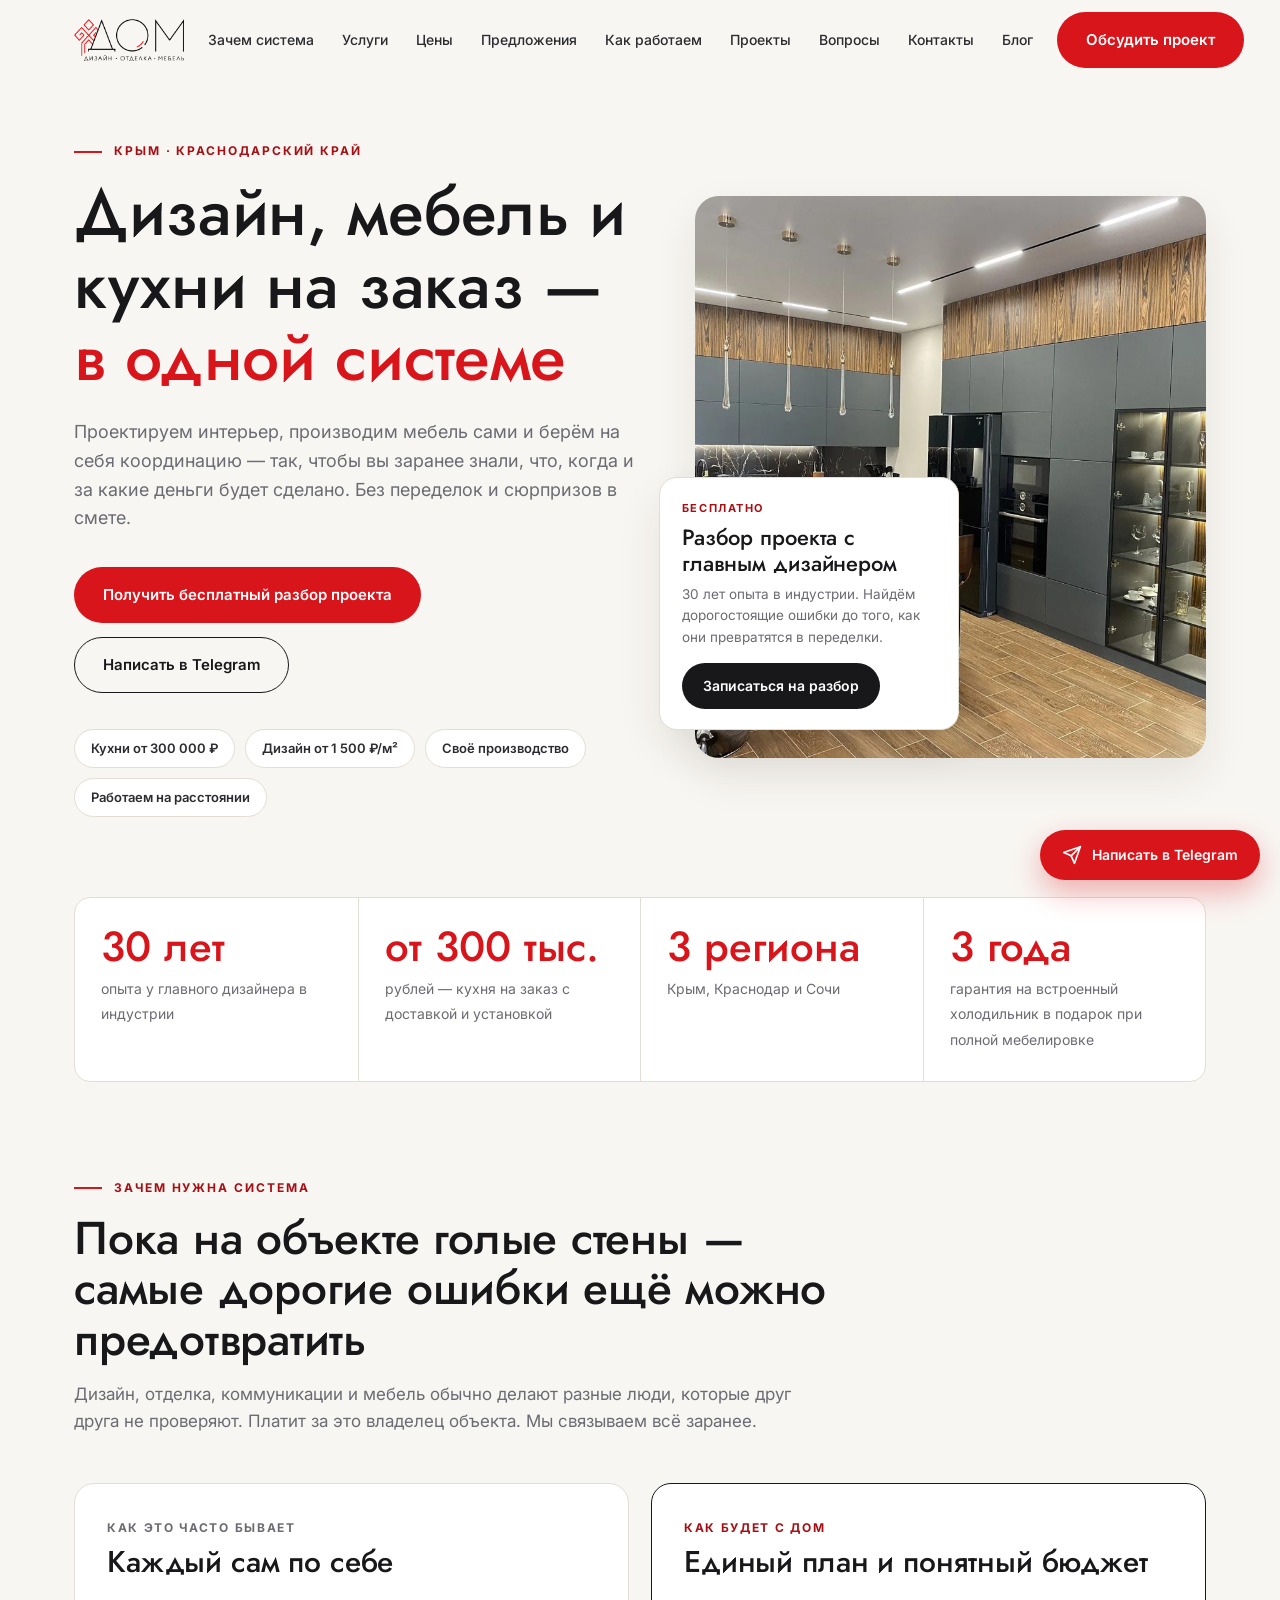
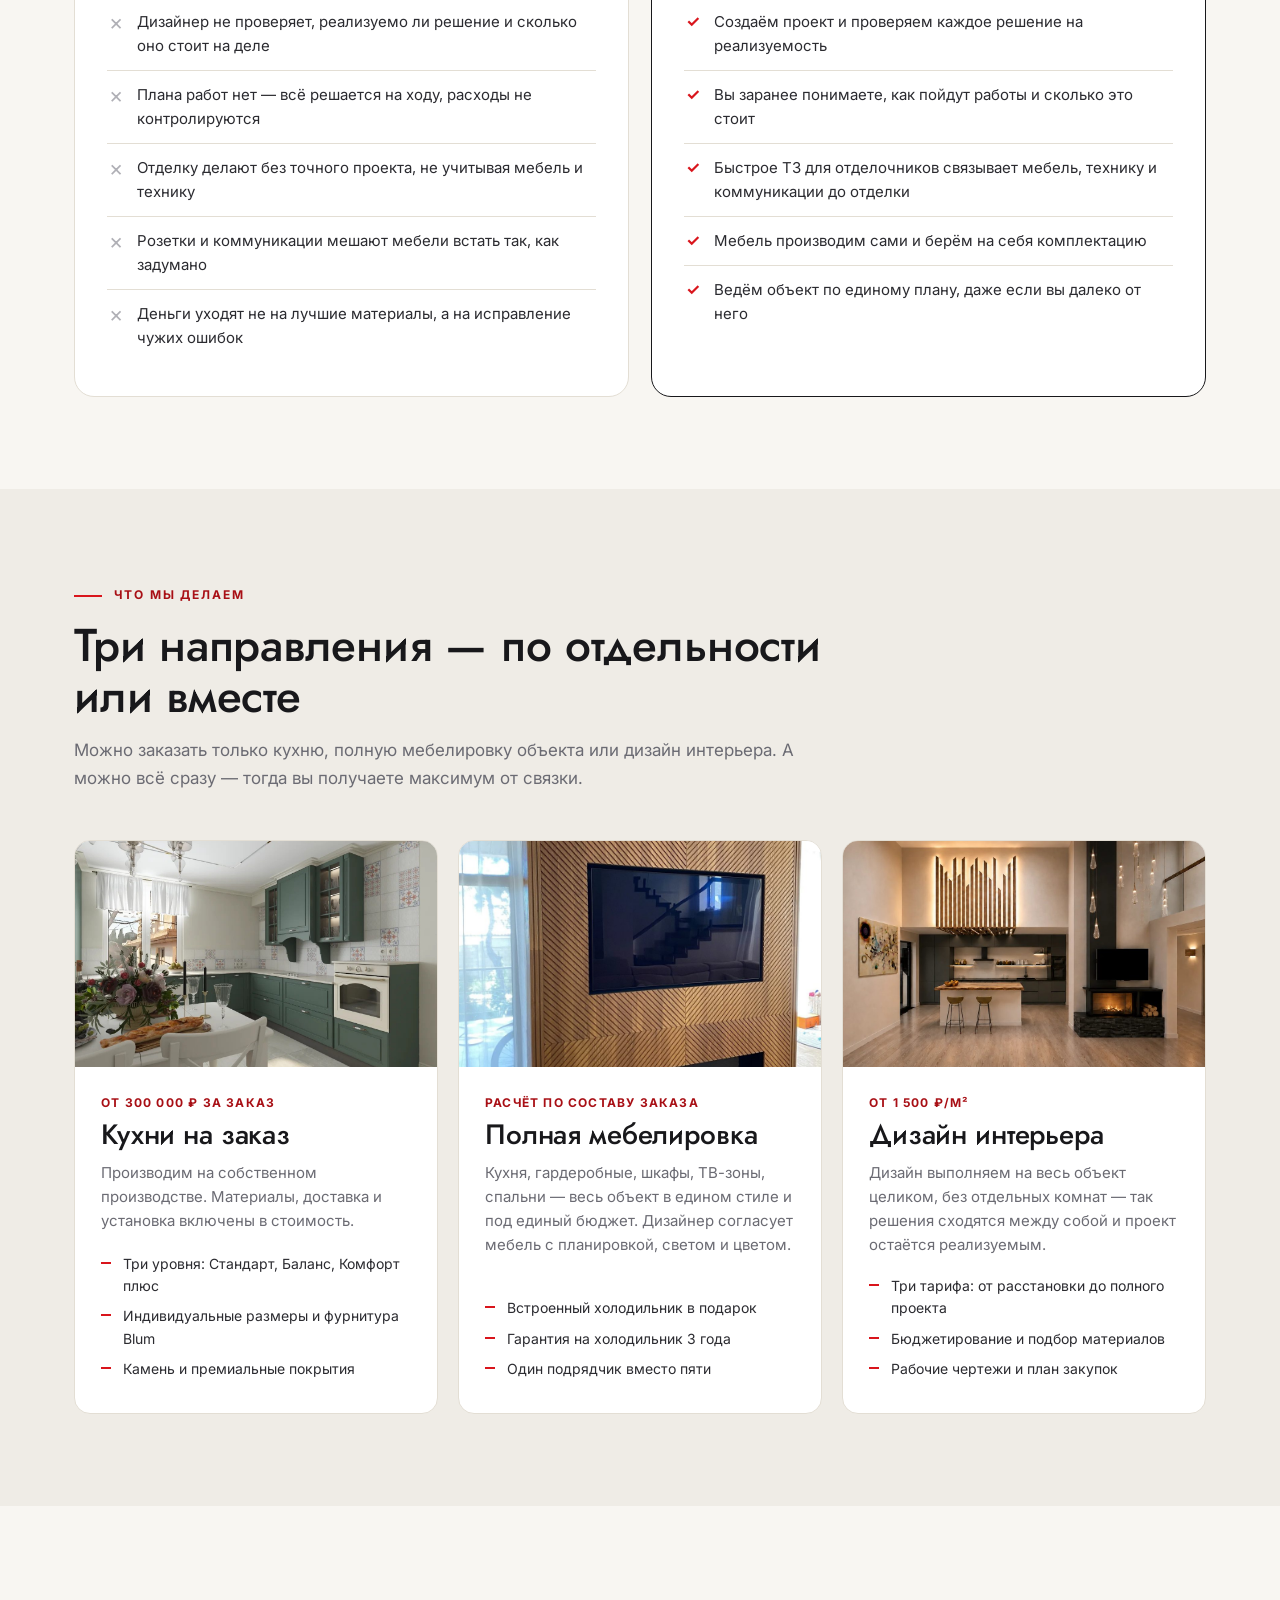
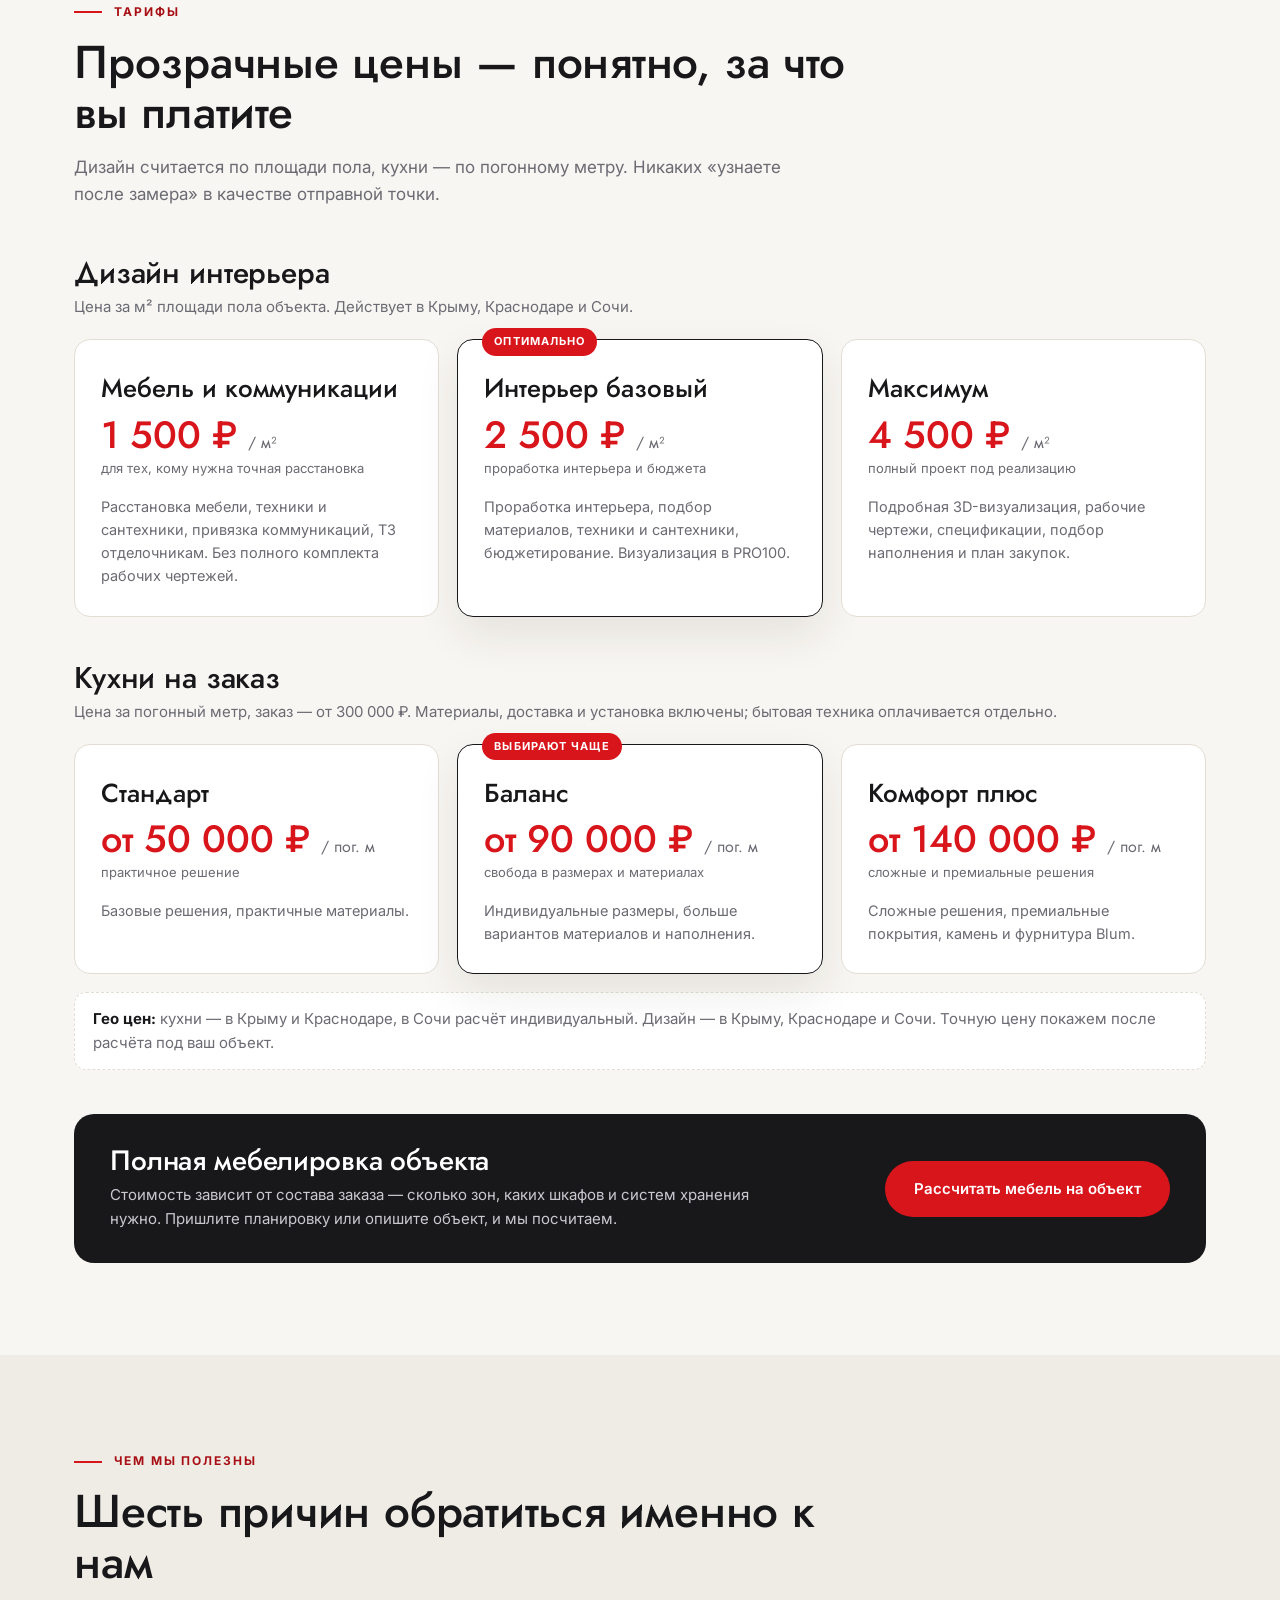
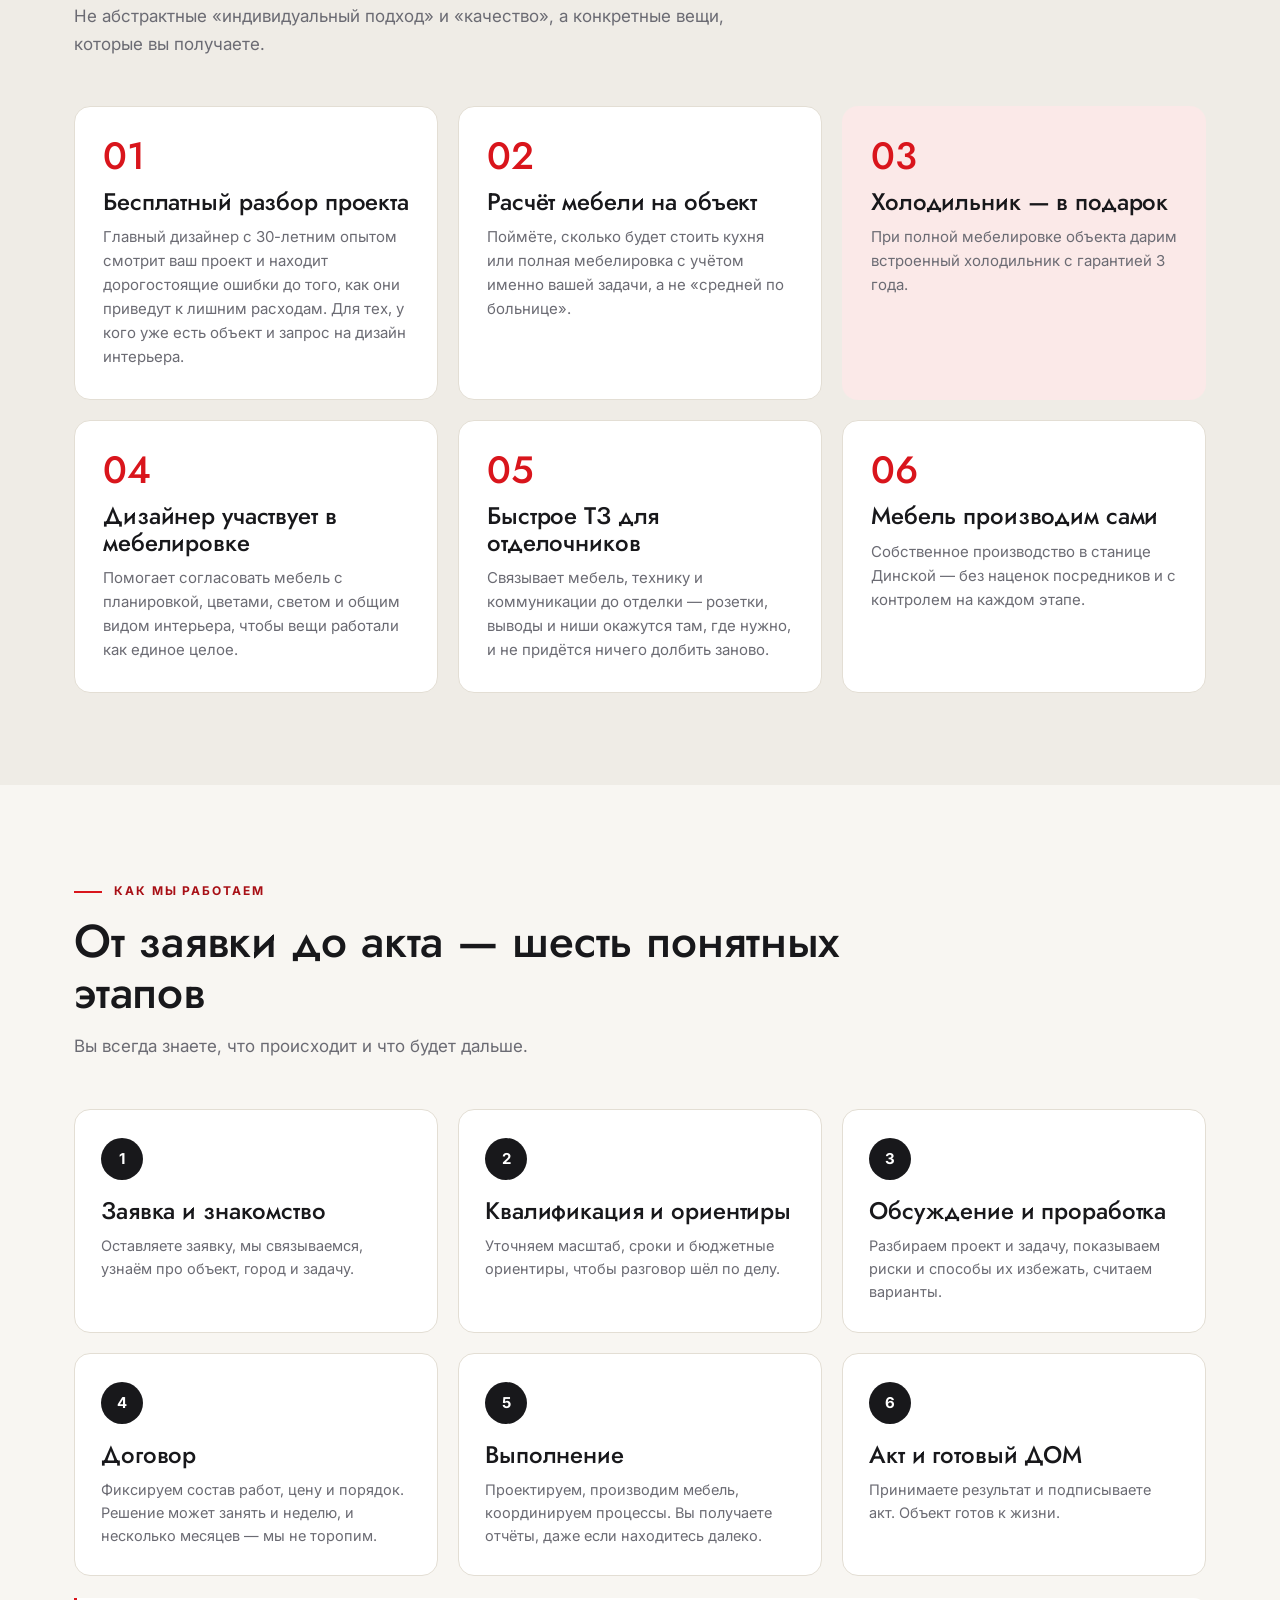
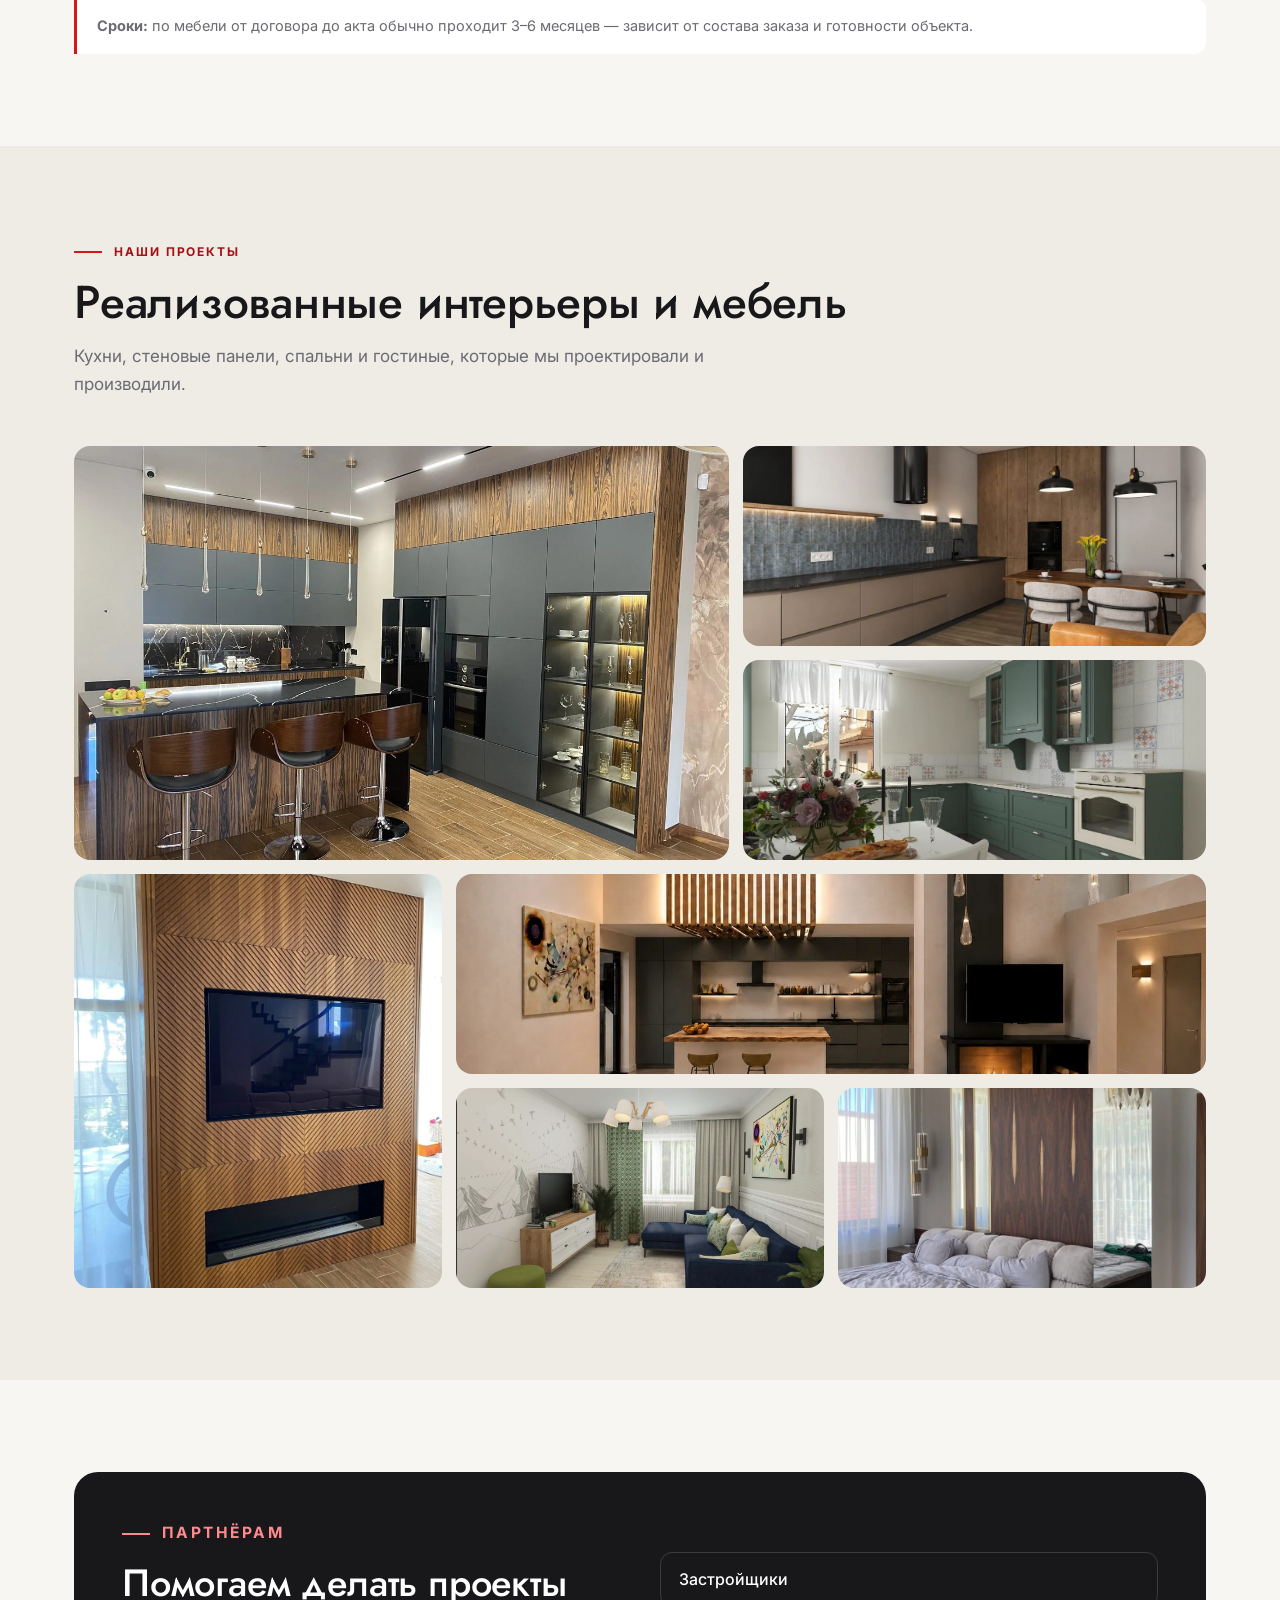
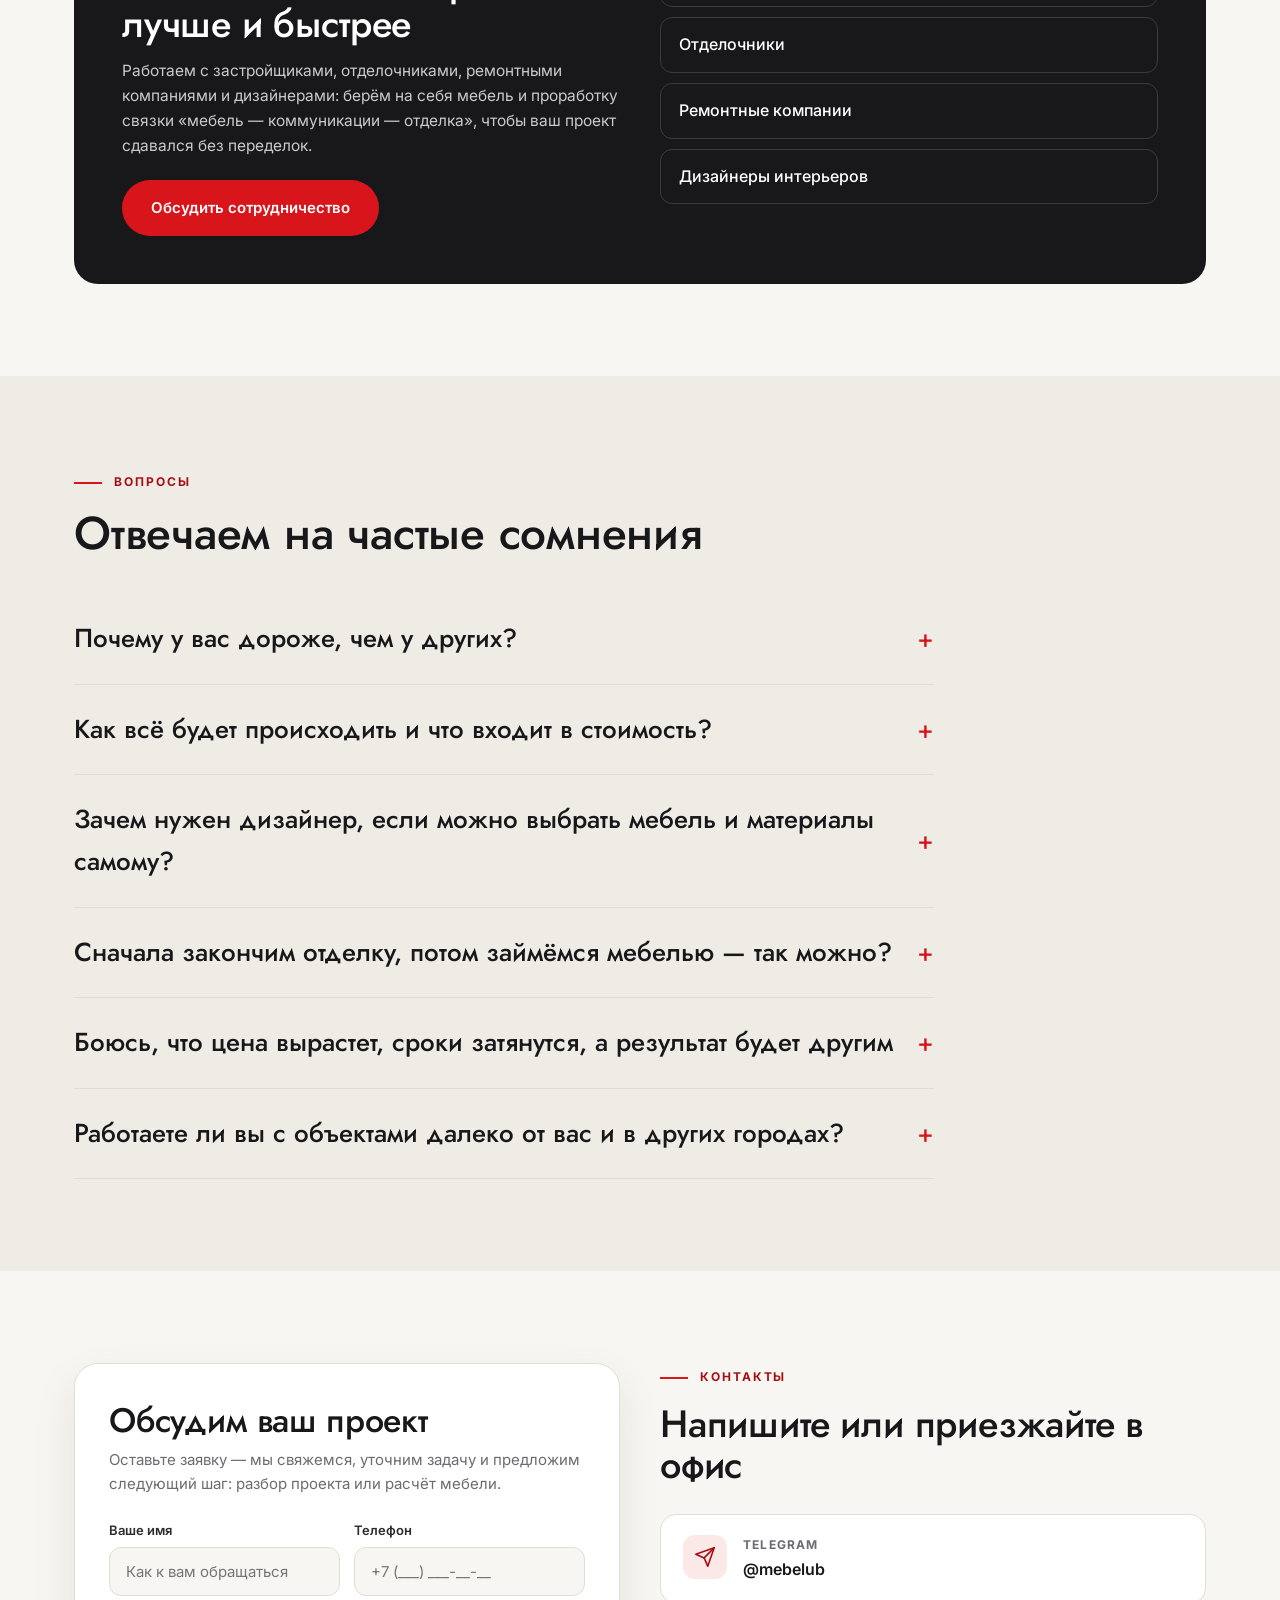
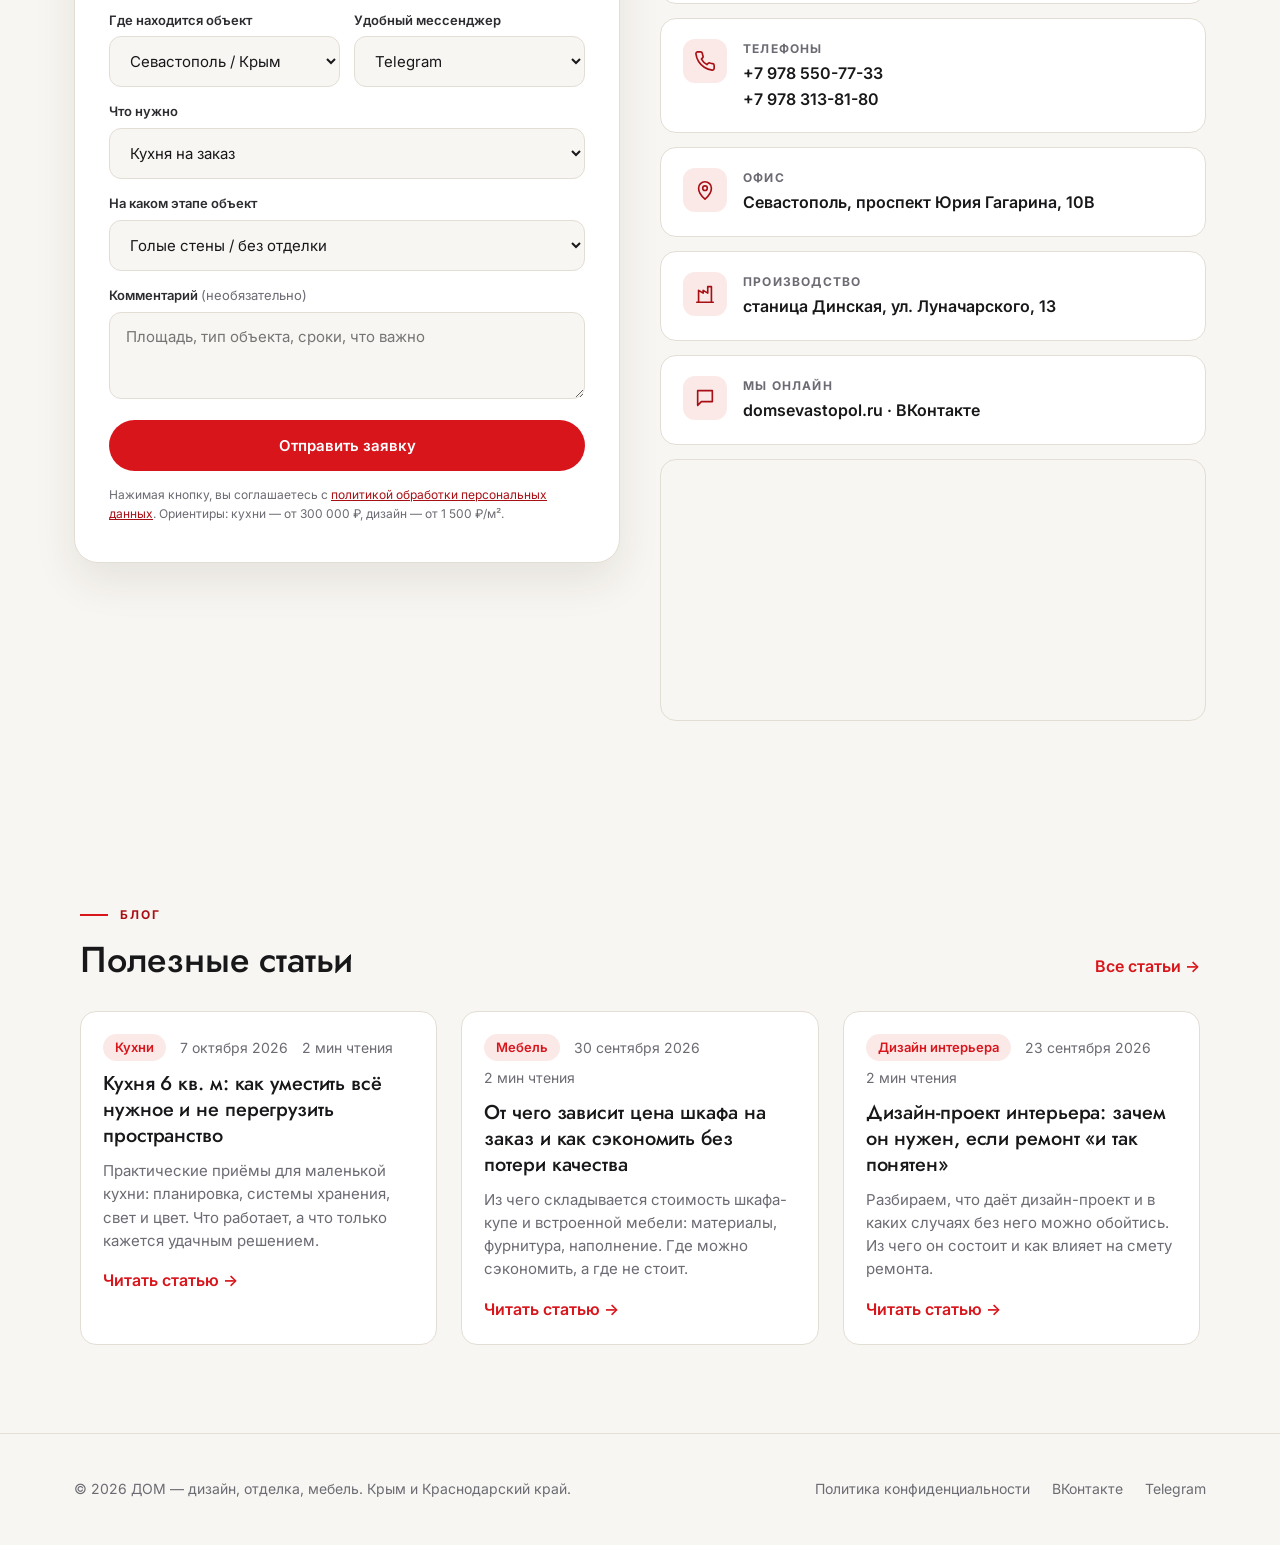
==== commit 8d8567c8: "blog: автообновление" ====
--- a/index.html
+++ b/index.html
@@ -494,6 +494,14 @@
     <div class="b-grid"><article class="b-card">
   
   <div class="b-card__body">
+    <div class="b-meta"><span class="b-chip">Кухни</span><time datetime="2026-10-07">7 октября 2026</time><span>2 мин чтения</span></div>
+    <h3><a href="blog/kuhnya-6-metrov/">Кухня 6 кв. м: как уместить всё нужное и не перегрузить пространство</a></h3>
+    <p>Практические приёмы для маленькой кухни: планировка, системы хранения, свет и цвет. Что работает, а что только кажется удачным решением.</p>
+    <a class="b-more" href="blog/kuhnya-6-metrov/">Читать статью</a>
+  </div>
+</article><article class="b-card">
+  
+  <div class="b-card__body">
     <div class="b-meta"><span class="b-chip">Мебель</span><time datetime="2026-09-30">30 сентября 2026</time><span>2 мин чтения</span></div>
     <h3><a href="blog/cena-shkafa-na-zakaz/">От чего зависит цена шкафа на заказ и как сэкономить без потери качества</a></h3>
     <p>Из чего складывается стоимость шкафа-купе и встроенной мебели: материалы, фурнитура, наполнение. Где можно сэкономить, а где не стоит.</p>
@@ -507,14 +515,6 @@
     <p>Разбираем, что даёт дизайн-проект и в каких случаях без него можно обойтись. Из чего он состоит и как влияет на смету ремонта.</p>
     <a class="b-more" href="blog/dizayn-proekt-zachem-nuzhen/">Читать статью</a>
   </div>
-</article><article class="b-card">
-  
-  <div class="b-card__body">
-    <div class="b-meta"><span class="b-chip">Кухни</span><time datetime="2026-09-16">16 сентября 2026</time><span>2 мин чтения</span></div>
-    <h3><a href="blog/kak-vybrat-kuhnyu-na-zakaz/">Как выбрать кухню на заказ: 7 шагов от замеров до установки</a></h3>
-    <p>Пошаговый план: как не переплатить и не получить кухню, которая не подходит под ваши привычки. Что решить до визита в студию и о чём спросить производителя.</p>
-    <a class="b-more" href="blog/kak-vybrat-kuhnyu-na-zakaz/">Читать статью</a>
-  </div>
 </article></div>
   </div>
 </section>
